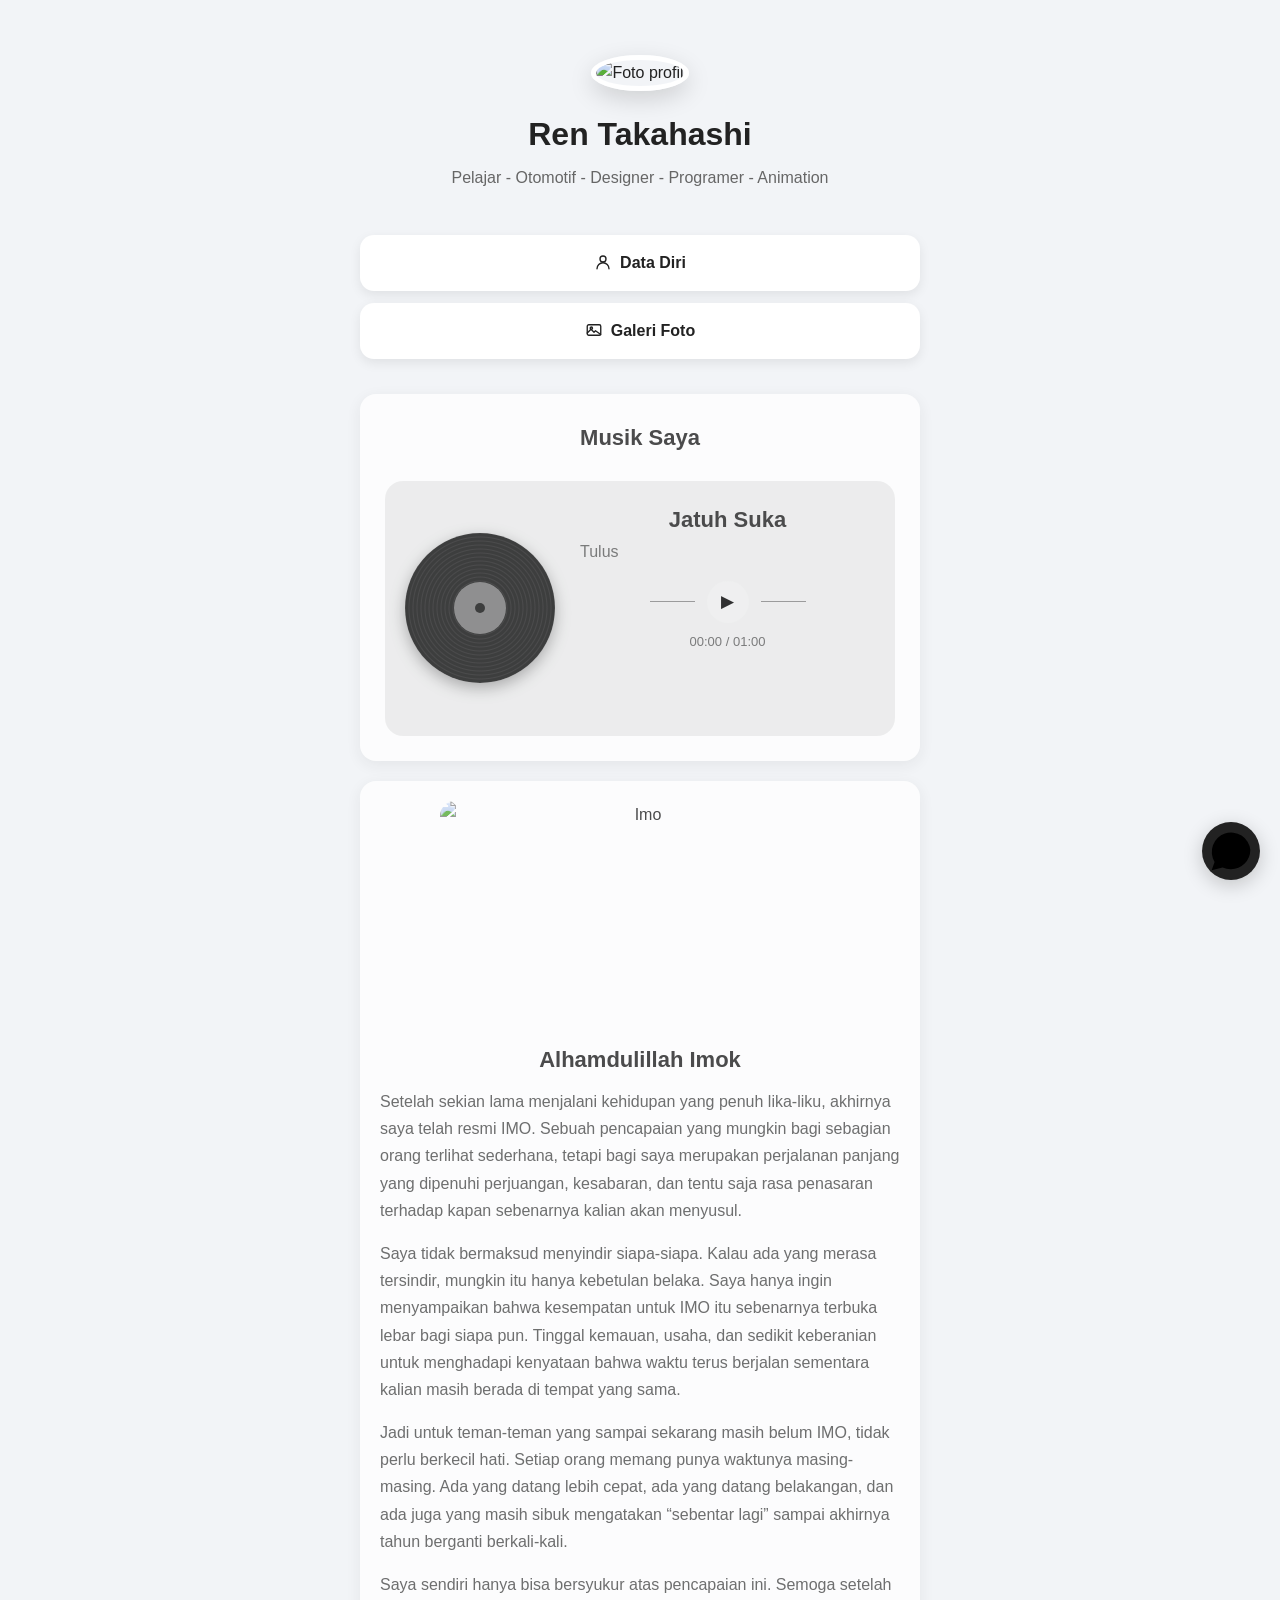
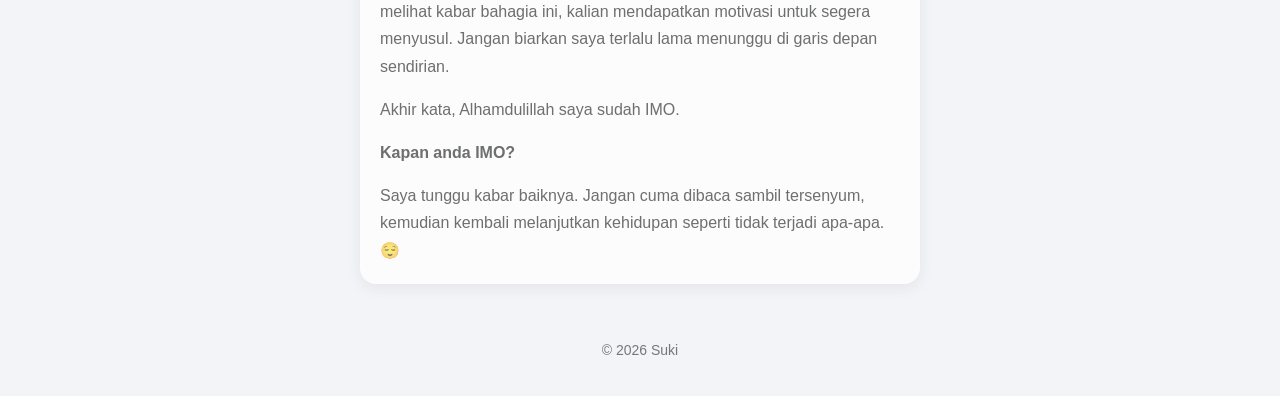
==== index.html @ f189b11a "Add files via upload" ====
<!DOCTYPE html>
<html lang="id">

<head>
    <meta charset="UTF-8">
    <meta name="viewport" content="width=device-width, initial-scale=1.0">

    <title>Profil Renn Takahashi</title>

    <link rel="stylesheet" href="style.css">
</head>

<body>

    <header class="hero">

        <img src="images/foto.jpg" alt="Foto profil" class="profile-photo">

        <h1>Ren Takahashi</h1>

        <p class="subtitle">Pelajar - Otomotif - Designer - Programer - Animation</p>

    </header>


    <main>

        <section class="menu">

            <a href="data-diri/data-diri.html" class="menu-button">

                <svg viewBox="0 0 24 24" aria-hidden="true">
                    <path d="M12 12a4 4 0 1 0 0-8 4 4 0 0 0 0 8z"></path>
                    <path d="M4 21a8 8 0 0 1 16 0"></path>
                </svg>

                <span>Data Diri</span>

            </a>


            <a href="gallery.html" class="menu-button">

                <svg viewBox="0 0 24 24" aria-hidden="true">
                    <rect x="3" y="5" width="18" height="14" rx="2"></rect>
                    <circle cx="8.5" cy="9.5" r="1.5"></circle>
                    <path d="M3 16l5-5 4 4 2-2 7 5"></path>
                </svg>

                <span>Galeri Foto</span>

            </a>

        </section>


        <section id="tentang" class="card">

    <h2>Musik Saya</h2>

    <div class="music-player">

        <div class="vinyl" id="vinyl">
            <div class="vinyl-label">
                <div class="vinyl-hole"></div>
            </div>
        </div>

        <div class="music-content">

            <h3>Jatuh Suka</h3>

            <p class="music-artist">
                Tulus
            </p>

            <div class="music-controls">

    <span class="control-line"></span>

    <button class="play-button" id="playMusic">
        ▶
    </button>

    <span class="control-line"></span>

            </div>
            
            <div class="music-time">
    <span id="currentTime">00:00</span>
    <span>/</span>
    <span id="duration">00:00</span>
            </div>

            <div class="lyrics-box">
    <p id="lyrics"></p>

    <svg id="typingCursor" class="typing-cursor" viewBox="0 0 2 20" aria-hidden="true">
        <line x1="1" y1="0" x2="1" y2="20"></line>
    </svg>
            </div>

        </div>

    </div>

    <audio id="music" preload="auto">
    <source src="jatuh-suka.mp3" type="audio/mpeg">
</audio>

        </section>
        
        <section class="card imo-card">

    <img src="images/imocuy.jpg" alt="Imo" class="imo-photo">

    <h2>Alhamdulillah Imok</h2>

    <div class="imo-caption">

    <p>
        Setelah sekian lama menjalani kehidupan yang penuh lika-liku,
        akhirnya saya telah resmi IMO. Sebuah pencapaian yang mungkin
        bagi sebagian orang terlihat sederhana, tetapi bagi saya
        merupakan perjalanan panjang yang dipenuhi perjuangan,
        kesabaran, dan tentu saja rasa penasaran terhadap kapan
        sebenarnya kalian akan menyusul.
    </p>

    <p>
        Saya tidak bermaksud menyindir siapa-siapa. Kalau ada yang
        merasa tersindir, mungkin itu hanya kebetulan belaka. Saya
        hanya ingin menyampaikan bahwa kesempatan untuk IMO itu
        sebenarnya terbuka lebar bagi siapa pun. Tinggal kemauan,
        usaha, dan sedikit keberanian untuk menghadapi kenyataan
        bahwa waktu terus berjalan sementara kalian masih berada
        di tempat yang sama.
    </p>

    <p>
        Jadi untuk teman-teman yang sampai sekarang masih belum IMO,
        tidak perlu berkecil hati. Setiap orang memang punya waktunya
        masing-masing. Ada yang datang lebih cepat, ada yang datang
        belakangan, dan ada juga yang masih sibuk mengatakan
        “sebentar lagi” sampai akhirnya tahun berganti berkali-kali.
    </p>

    <p>
        Saya sendiri hanya bisa bersyukur atas pencapaian ini.
        Semoga setelah melihat kabar bahagia ini, kalian mendapatkan
        motivasi untuk segera menyusul. Jangan biarkan saya terlalu
        lama menunggu di garis depan sendirian.
    </p>

    <p>
        Akhir kata, Alhamdulillah saya sudah IMO.
    </p>

    <p>
        <strong>Kapan anda IMO?</strong>
    </p>

    <p>
        Saya tunggu kabar baiknya. Jangan cuma dibaca sambil tersenyum,
        kemudian kembali melanjutkan kehidupan seperti tidak terjadi
        apa-apa. 😌
    </p>

</section>

    </main>


    <footer>

        <p>© 2026 Suki</p>

    </footer>


    <!-- Tombol Chat -->

    <div class="chat-button" onclick="toggleChat()" aria-label="Buka chat">

        <svg viewBox="0 0 24 24" aria-hidden="true">
            <path d="M20 11.5a8 8 0 0 1-8 8 8.7 8.7 0 0 1-3.5-.7L4 20l1.2-3.5A8 8 0 1 1 20 11.5z"></path>
            <path d="M8 11.5h.01M12 11.5h.01M16 11.5h.01"></path>
        </svg>

    </div>


    <!-- Kotak Chat -->

    <div class="chat-box" id="chatBox">

        <div class="chat-header">

            <div class="chat-title">

                <svg viewBox="0 0 24 24" aria-hidden="true">
                    <rect x="5" y="4" width="14" height="16" rx="3"></rect>
                    <circle cx="9" cy="11" r="1"></circle>
                    <circle cx="15" cy="11" r="1"></circle>
                    <path d="M9 16h6"></path>
                </svg>

                <span>Renn AI</span>

            </div>


            <button onclick="toggleChat()" aria-label="Tutup chat">

                <svg viewBox="0 0 24 24" aria-hidden="true">
                    <path d="M6 6l12 12M18 6L6 18"></path>
                </svg>

            </button>

        </div>


        <div class="chat-messages" id="chatMessages">

            <div class="bot-message">

                Halo! Aku Renn AI.<br>
                Ada yang ingin kamu ketahui?

            </div>

        </div>


        <div class="chat-input">

            <input
                type="text"
                id="userInput"
                placeholder="Tulis pesan..."
                onkeydown="if(event.key === 'Enter') sendMessage()"
            >

            <button onclick="sendMessage()" aria-label="Kirim pesan">

                <svg viewBox="0 0 24 24" aria-hidden="true">
                    <path d="M3 20L21 12 3 4l3 7 9 1-9 1-3 7z"></path>
                </svg>

            </button>

        </div>

    </div>


    <script src="script.js"></script>

</body>
</html>
---- style.css ----
/* =========================================================
   STYLE
========================================================= */

* {
    margin: 0;
    padding: 0;
    box-sizing: border-box;
}

html {
    scroll-behavior: smooth;
}

body {
    font-family: Arial, sans-serif;
    background: #f2f4f7;
    color: #222;
    line-height: 1.6;
}


/* =========================================================
   1. STYLE
========================================================= */


/* =========================
   HEADER
========================= */

.hero {
    text-align: center;
    padding: 55px 20px 35px;
}

.profile-photo {
    width: 150px;
    height: 150px;
    object-fit: cover;
    border-radius: 50%;
    border: 5px solid white;
    box-shadow: 0 8px 25px rgba(0, 0, 0, 0.15);
    margin-bottom: 18px;
}

.hero h1 {
    font-size: 32px;
    margin-bottom: 5px;
}

.subtitle {
    color: #666;
    font-size: 16px;
}


/* =========================
   MENU
========================= */

.menu {
    max-width: 600px;
    margin: 10px auto 35px;
    padding: 0 20px;

    display: flex;
    flex-direction: column;
    gap: 12px;
}

.menu-button {
    display: block;
    text-decoration: none;
    text-align: center;

    background: white;
    color: #222;

    padding: 15px;
    border-radius: 14px;

    font-weight: bold;

    box-shadow: 0 4px 12px rgba(0, 0, 0, 0.08);

    transition: 0.2s;
}

.menu-button:hover {
    transform: translateY(-3px);
    box-shadow: 0 8px 18px rgba(0, 0, 0, 0.12);
}

/* =========================
   Menu SVG
========================= */

.menu-button svg {
    transform: translateY(-1px);
}

.menu-button {
    display: flex;
    align-items: center;
    justify-content: center;
    gap: 8px;
}

.menu-button svg {
    width: 18px;
    height: 18px;
    display: block;
    flex-shrink: 0;
    fill: none;
    stroke: currentColor;
    stroke-width: 1.8;
    stroke-linecap: round;
    stroke-linejoin: round;
}

.chat-title {
    display: flex;
    align-items: center;
    gap: 8px;
}


.chat-title svg {
    width: 20px;
    height: 20px;
    fill: none;
    stroke: currentColor;
    stroke-width: 1.8;
    stroke-linecap: round;
    stroke-linejoin: round;
}


.chat-header button {
    border: none;
    background: transparent;
    padding: 4px;
    cursor: pointer;
    color: inherit;
    display: flex;
    align-items: center;
    justify-content: center;
}


.chat-header button svg {
    width: 20px;
    height: 20px;
    fill: none;
    stroke: currentColor;
    stroke-width: 2;
    stroke-linecap: round;
}


.chat-input button svg {
    width: 19px;
    height: 19px;
    fill: none;
    stroke: currentColor;
    stroke-width: 1.8;
    stroke-linecap: round;
    stroke-linejoin: round;
}

.back-button {
    display: inline-flex;
    align-items: center;
    gap: 6px;
}

.back-button svg {
    width: 15px;
    height: 15px;
    fill: none;
    stroke: currentColor;
    stroke-width: 2;
    stroke-linecap: round;
    stroke-linejoin: round;
    transform: translateY(2px);
}

/* =========================
   CONTENT / CARD
========================= */

main {
    max-width: 600px;
    margin: auto;
}

.card {
    margin: 0;
    line-height: 1.6;
    text-align: center;
    opacity: 0.8;
}

.card {
    text-align: left;
    line-height: 1.7;
}

.card p {
    margin: 0 0 16px;
    text-align: left;
}

.card p:last-child {
    margin-bottom: 0;
}

.card {
    position: relative;

    background: white;

    margin: 20px;
    padding: 25px;

    border-radius: 16px;

    box-shadow: 0 4px 15px rgba(0, 0, 0, 0.07);

    transition: 0.2s;

    text-align: center;
}

.card h2 {
    font-size: 22px;
    margin-bottom: 25px;
}

.card:hover {
    transform: translateY(-2px);
    box-shadow: 0 8px 20px rgba(0, 0, 0, 0.10);
}

.card p {
    margin-bottom: 8px;
}


/* =========================
   FOOTER
========================= */

footer {
    text-align: center;

    padding: 35px 20px;

    color: #777;

    font-size: 14px;
}


/* =========================================================
   2. DATA DIRI
========================================================= */

/* =========================
   PAGE HEADER
========================= */

.page-header {
    text-align: center;
    padding: 30px 20px;
}

.page-header h1 {
    font-size: 30px;
    margin-bottom: 5px;
}

.page-header p {
    color: #777;
}

/* =========================
   SOCIAL MEDIA
========================= */

.social-links {
    display: flex;
    justify-content: center;
    gap: 30px;
    margin-top: 25px;
}

.social-item {
    display: flex;
    flex-direction: column;
    align-items: center;
    text-decoration: none;
    color: inherit;
    gap: 10px;
}

.social-item img {
    width: 60px !important;
    height: 60px !important;
    object-fit: contain;
}

.social-item span {
    font-size: 16px;
}


/* =========================
   TOMBOL KEMBALI
========================= */

.back-button {
    display: inline-block;

    text-decoration: none;
    color: #222;

    background: white;

    padding: 10px 18px;

    border-radius: 10px;

    margin-bottom: 20px;

    box-shadow: 0 3px 10px rgba(0, 0, 0, 0.08);
}

.page-header {
    position: relative;
}

.page-header .back-button {
    display: block;
    width: fit-content;
    margin-left: -15px;
    margin-right: auto;
}

.page-header .back-button {
    font-size: 14px;
    padding: 6px 10px;
}

/* =========================================================
   3. GALLERY
========================================================= */


/* =========================
   GRID FOTO
========================= */

.gallery {
    max-width: 700px;

    margin: auto;

    padding: 10px 20px 30px;

    display: grid;

    grid-template-columns: repeat(2, 1fr);

    gap: 15px;
}

.gallery img {
    width: 100%;

    aspect-ratio: 1 / 1;

    object-fit: cover;

    border-radius: 14px;

    box-shadow: 0 4px 12px rgba(0, 0, 0, 0.10);

    transition: 0.2s;
}

.gallery img:hover {
    transform: scale(1.02);
}

/* =========================
   IMAGE PREVIEW
========================= */

.gallery-image {
    cursor: pointer;
}

.image-preview {
    position: fixed;
    inset: 0;

    background: rgba(0, 0, 0, 0.85);

    display: none;
    align-items: center;
    justify-content: center;

    padding: 20px;
    box-sizing: border-box;

    z-index: 9999;
}

.image-preview.show {
    display: flex;
}

.image-preview img {
    max-width: 95vw;
    max-height: 95vh;

    width: auto;
    height: auto;

    object-fit: contain;

    border-radius: 8px;
}

.close-preview {
    position: absolute;

    top: 15px;
    right: 20px;

    width: 40px;
    height: 40px;

    border: none;

    background: rgba(255, 255, 255, 0.15);

    color: white;

    font-size: 30px;

    border-radius: 50%;

    cursor: pointer;

    display: flex;
    align-items: center;
    justify-content: center;
}

/* =========================================================
   4. BIODATA
========================================================= */


/* Tempat CSS Biodata */


/* =========================================================
   5. PENDIDIKAN
========================================================= */


/* Tempat CSS Pendidikan */


/* =========================================================
   6. DOMISILI
========================================================= */


/* =========================
   FOTO DOMISILI
========================= */

.domisili-image {
    display: block;

    width: 100%;
    max-width: 100%;
    height: 250px;

    object-fit: cover;

    border-radius: 12px;

    margin: 0 auto 20px;

    box-shadow: 0 4px 12px rgba(0, 0, 0, 0.10);
}


/* =========================
   GOOGLE MAPS
========================= */

.map-link {
    display: block;

    margin-top: 20px;

    text-decoration: none;
}

.map-link iframe {
    display: block;

    width: 100%;
    height: 250px;

    border: 0;

    border-radius: 12px;
}


/* =========================================================
   7. KEAHLIAN
========================================================= */


/* Tempat CSS Keahlian */


/* =========================================================
   8. KONTAK
========================================================= */


/* Tempat CSS Kontak */


/* =========================================================
   AI CHATBOT
========================================================= */

.chat-button {
    position: fixed;

    right: 20px;
    bottom: 20px;

    width: 58px;
    height: 58px;

    display: flex;
    align-items: center;
    justify-content: center;

    background: #222;
    color: white;

    border-radius: 50%;

    font-size: 24px;

    cursor: pointer;

    box-shadow: 0 5px 20px rgba(0, 0, 0, 0.2);

    z-index: 1000;

    transition: 0.2s;
}

.chat-button:hover {
    transform: scale(1.08);
}


/* =========================
   CHAT BOX
========================= */

.chat-box {
    position: fixed;

    right: 20px;
    bottom: 90px;

    width: 330px;
    max-width: calc(100% - 40px);

    height: 450px;

    background: white;

    border-radius: 18px;

    box-shadow: 0 10px 35px rgba(0, 0, 0, 0.18);

    overflow: hidden;

    display: none;

    flex-direction: column;

    z-index: 999;
}

.chat-box.show {
    display: flex;
}

/* =========================
   CHAT HEADER
========================= */

.chat-header {
    background: #222;
    color: white;

    padding: 16px;

    font-weight: bold;

    display: flex;
    justify-content: space-between;
}

.chat-header span {
    cursor: pointer;
    font-size: 20px;
}


/* =========================
   CHAT MESSAGES
========================= */

.chat-messages {
    flex: 1;

    padding: 15px;

    overflow-y: auto;

    display: flex;
    flex-direction: column;

    gap: 10px;
}

.bot-message,
.user-message {
    max-width: 80%;

    padding: 10px 13px;

    border-radius: 12px;

    font-size: 14px;
}

.bot-message {
    background: #f0f0f0;
    align-self: flex-start;
}

.user-message {
    background: #222;
    color: white;
    align-self: flex-end;
}


/* =========================
   CHAT INPUT
========================= */

.chat-input {
    display: flex;

    padding: 10px;

    border-top: 1px solid #eee;

    gap: 8px;
}

.chat-input input {
    flex: 1;

    border: 1px solid #ddd;

    border-radius: 10px;

    padding: 10px;

    outline: none;
}

.chat-input button {
    width: 42px;

    border: none;

    border-radius: 10px;

    background: #222;

    color: white;

    cursor: pointer;
}

/* =========================
   MUSIC PLAYER
========================= */

.music-player {
    display: flex;
    align-items: center;
    justify-content: center;
    gap: 25px;
    margin-top: 20px;
    padding: 20px;
    border-radius: 18px;
    background: rgba(0, 0, 0, 0.08);
}

/* Piringan hitam */

.vinyl {
    width: 150px;
    height: 150px;
    min-width: 150px;
    border-radius: 50%;
    position: relative;

    background:
        repeating-radial-gradient(
            circle,
            #111 0px,
            #111 2px,
            #222 3px,
            #111 4px
        );

    box-shadow:
        0 5px 15px rgba(0, 0, 0, 0.35);
}

/* Lubang/tengah piringan */

.vinyl-label {
    position: absolute;
    width: 52px;
    height: 52px;
    border-radius: 50%;

    top: 50%;
    left: 50%;

    transform: translate(-50%, -50%);

    background: #777;
}

/* Lubang kecil di tengah */

.vinyl-hole {
    position: absolute;

    width: 10px;
    height: 10px;

    border-radius: 50%;

    background: #111;

    top: 50%;
    left: 50%;

    transform: translate(-50%, -50%);
}

/* Animasi berputar */

.vinyl.playing {
    animation: spinVinyl 2.5s linear infinite;
}

@keyframes spinVinyl {

    from {
        transform: rotate(0deg);
    }

    to {
        transform: rotate(360deg);
    }

}


/* Informasi musik */

.music-content {
    flex: 1;
}

.music-content h3 {
    margin: 0;
    font-size: 22px;
}

.music-artist {
    margin: 5px 0 15px;
    opacity: 0.7;
}


/* Tombol play */

.play-button {
    width: 42px;
    height: 42px;

    border: none;
    border-radius: 50%;

    cursor: pointer;

    font-size: 17px;
}


/* Kotak lirik */

.lyrics-box {
    margin-top: 18px;
    min-height: 45px;
}

.lyrics-box p {
    margin: 0;
    line-height: 1.6;
}


/* Tampilan HP */

@media (max-width: 600px) {

    .music-player {
        flex-direction: column;
        text-align: center;
    }

    .vinyl {
        width: 130px;
        height: 130px;
        min-width: 130px;
    }

    .music-content {
        width: 100%;
    }

}

/* =========================
   MUSIC CURSOR 
========================= */

.lyrics-box {
    min-height: 45px;

    display: flex;
    align-items: center;
    justify-content: center;

    text-align: center;
}

.lyrics-box p {
    margin: 0;
    line-height: 1.6;
}

.typing-cursor {
    width: 2px;
    height: 20px;

    margin-left: 4px;

    fill: none;
    stroke: currentColor;
    stroke-width: 2;

    opacity: 0;

    animation: blinkCursor 0.8s infinite;
}

.typing-cursor.show {
    opacity: 1;
}

@keyframes blinkCursor {

    0%, 50% {
        opacity: 1;
    }

    51%, 100% {
        opacity: 0;
    }

}

/* =========================
   MUSIC TIME 
========================= */

.music-time {
    margin-top: 8px;
    font-size: 13px;
    opacity: 0.7;
    text-align: center;
}

/* =========================
   MUSIC CONTROL 
========================= */

.music-controls {
    display: flex;
    align-items: center;
    justify-content: center;
    gap: 12px;
    margin-top: 15px;
}

.control-line {
    width: 45px;
    height: 1px;
    background: currentColor;
    opacity: 0.5;
}

.play-button {
    width: 42px;
    height: 42px;

    border: none;
    border-radius: 50%;

    cursor: pointer;

    font-size: 17px;

    display: flex;
    align-items: center;
    justify-content: center;
}

/* =========================
   FLASHCARD IMO
========================= */

.imo-card {
    text-align: center;
    margin-top: 20px;
    padding: 20px;
    box-sizing: border-box;
    overflow: hidden;
}

.imo-photo {
    width: 100%;
    max-width: 400px;
    aspect-ratio: 16 / 9;
    height: auto;

    object-fit: cover;

    display: block;
    margin: 0 auto 15px;

    border-radius: 15px;
}

.imo-card h2 {
    margin: 0 0 10px;
    font-size: 22px;
}

.imo-caption {
    margin: 0;
    line-height: 1.6;
    text-align: center;
    opacity: 0.8;
}

.imo-caption {
    text-align: left;
    line-height: 1.7;
}

.imo-caption p {
    margin: 0 0 16px;
    text-align: left;
}

.imo-caption p:last-child {
    margin-bottom: 0;
}
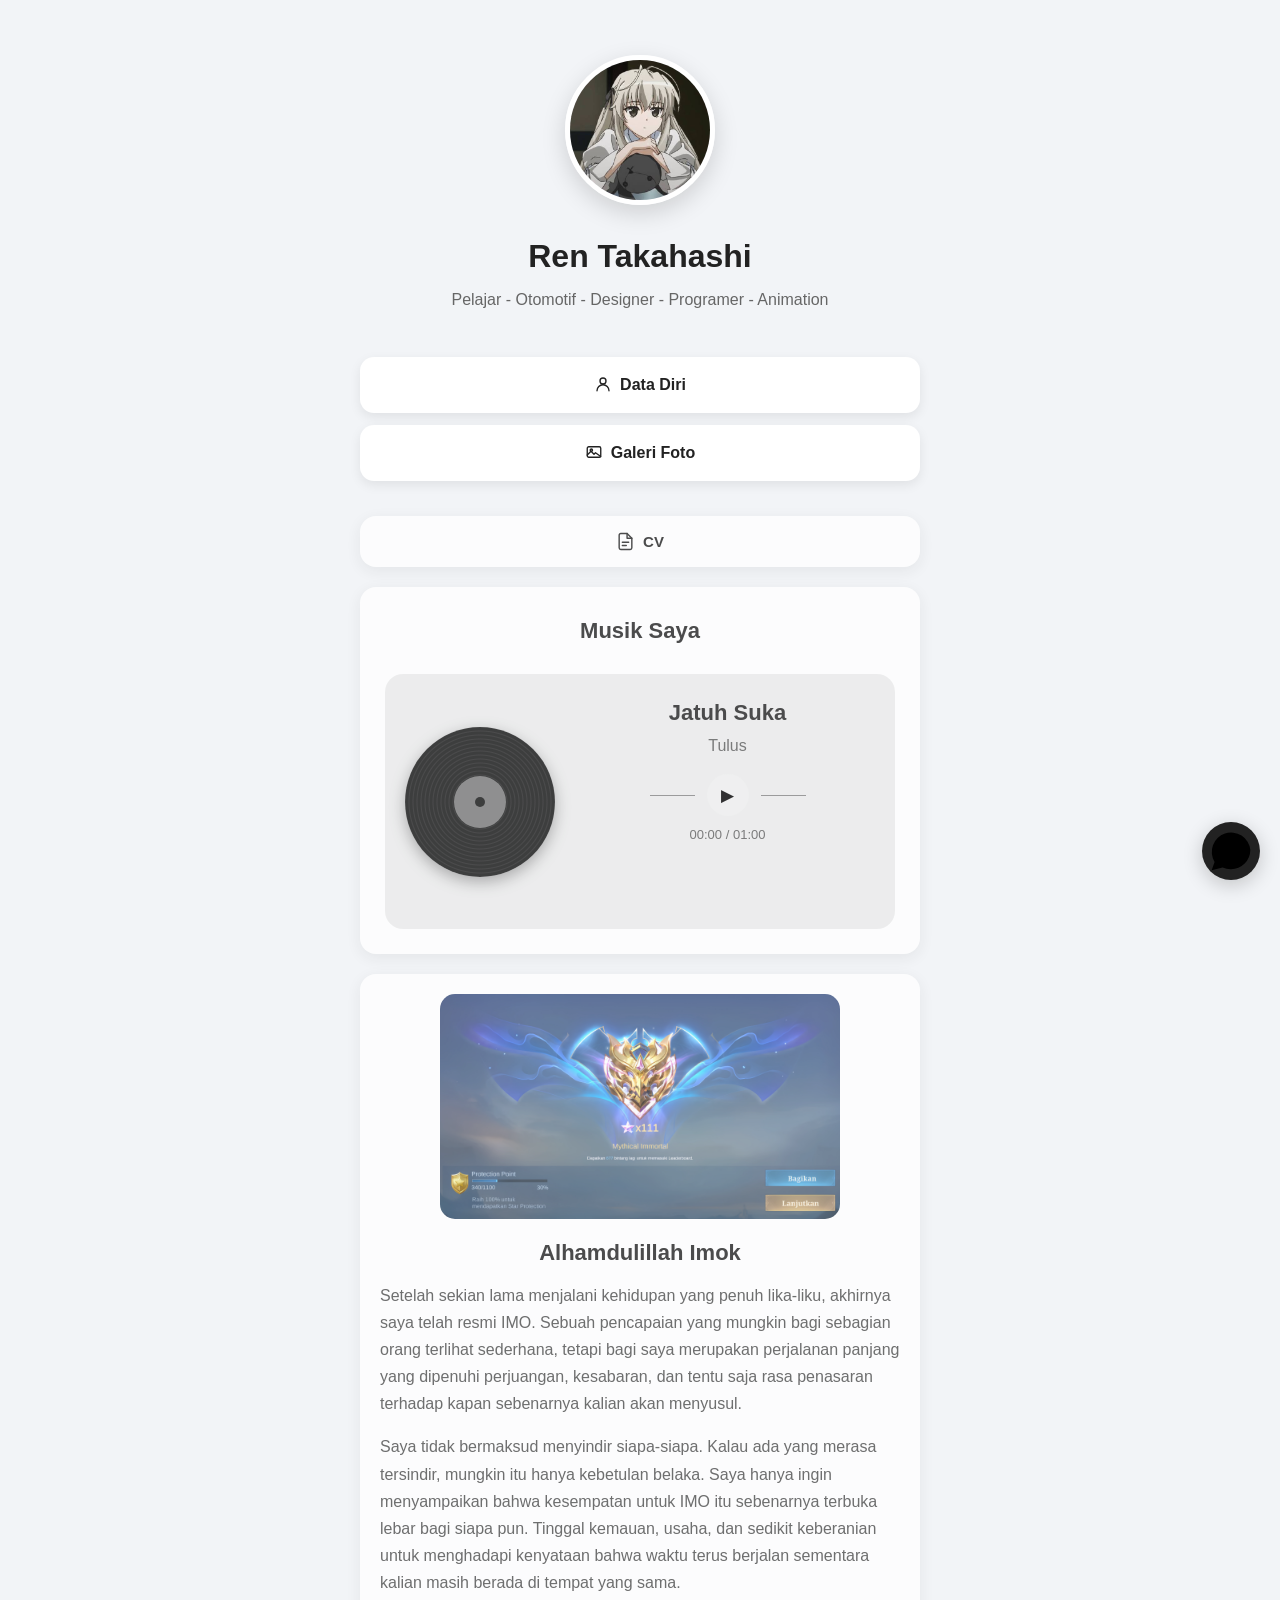
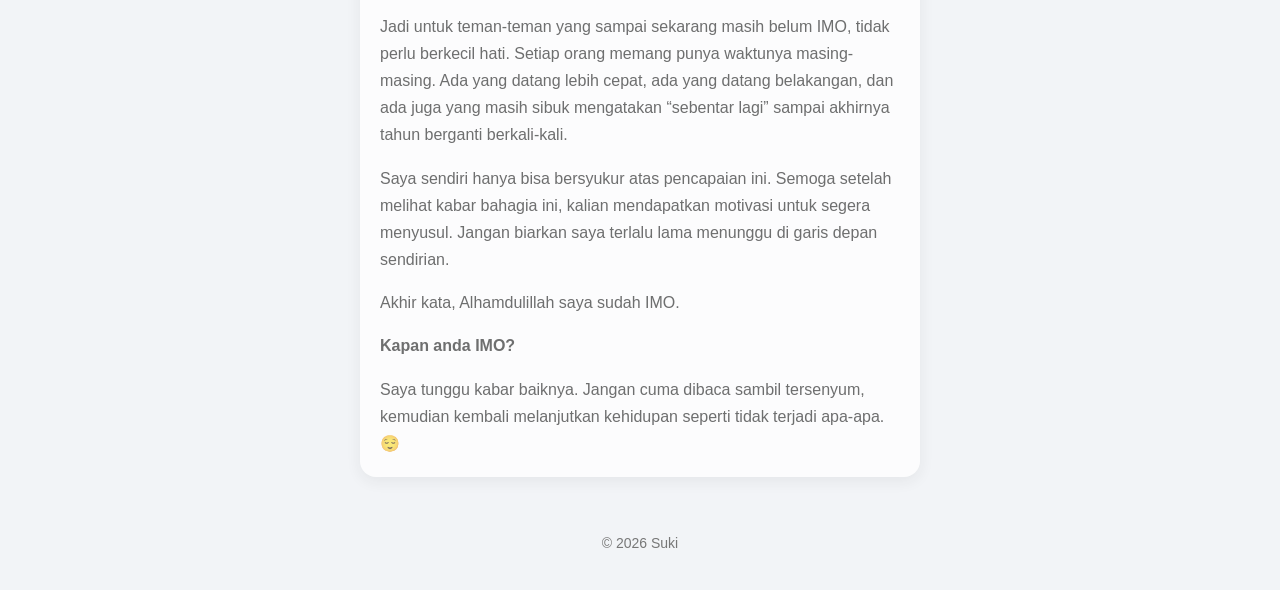
==== commit 9880493f: "Add CV section and improve chat button layout" ====
--- a/index.html
+++ b/index.html
@@ -54,119 +54,177 @@
         </section>
 
 
+        <!-- CV -->
+
+        <section class="card cv-card">
+
+            <a href="images/cv.jpg" class="cv-button">
+
+                <svg viewBox="0 0 24 24" aria-hidden="true">
+                    <path d="M14 2H6a2 2 0 0 0-2 2v16a2 2 0 0 0 2 2h12a2 2 0 0 0 2-2V8z"></path>
+                    <path d="M14 2v6h6"></path>
+                    <path d="M8 13h8"></path>
+                    <path d="M8 17h5"></path>
+                </svg>
+
+                <span>CV</span>
+
+            </a>
+
+        </section>
+
+
+        <!-- Musik -->
+
         <section id="tentang" class="card">
 
-    <h2>Musik Saya</h2>
-
-    <div class="music-player">
-
-        <div class="vinyl" id="vinyl">
-            <div class="vinyl-label">
-                <div class="vinyl-hole"></div>
+            <h2>Musik Saya</h2>
+
+            <div class="music-player">
+
+                <div class="vinyl" id="vinyl">
+
+                    <div class="vinyl-label">
+                        <div class="vinyl-hole"></div>
+                    </div>
+
+                </div>
+
+
+                <div class="music-content">
+
+                    <h3>Jatuh Suka</h3>
+
+                    <p class="music-artist">
+                        Tulus
+                    </p>
+
+
+                    <div class="music-controls">
+
+                        <span class="control-line"></span>
+
+                        <button class="play-button" id="playMusic">
+                            ▶
+                        </button>
+
+                        <span class="control-line"></span>
+
+                    </div>
+
+
+                    <div class="music-time">
+
+                        <span id="currentTime">00:00</span>
+
+                        <span>/</span>
+
+                        <span id="duration">00:00</span>
+
+                    </div>
+
+
+                    <div class="lyrics-box">
+
+                        <p id="lyrics"></p>
+
+                        <svg
+                            id="typingCursor"
+                            class="typing-cursor"
+                            viewBox="0 0 2 20"
+                            aria-hidden="true"
+                        >
+                            <line x1="1" y1="0" x2="1" y2="20"></line>
+                        </svg>
+
+                    </div>
+
+                </div>
+
             </div>
-        </div>
-
-        <div class="music-content">
-
-            <h3>Jatuh Suka</h3>
-
-            <p class="music-artist">
-                Tulus
-            </p>
-
-            <div class="music-controls">
-
-    <span class="control-line"></span>
-
-    <button class="play-button" id="playMusic">
-        ▶
-    </button>
-
-    <span class="control-line"></span>
+
+
+            <audio id="music" preload="auto">
+
+                <source src="jatuh-suka.mp3" type="audio/mpeg">
+
+            </audio>
+
+        </section>
+
+
+        <!-- IMO -->
+
+        <section class="card imo-card">
+
+            <img
+                src="images/imocuy.jpg"
+                alt="Imo"
+                class="imo-photo"
+            >
+
+            <h2>Alhamdulillah Imok</h2>
+
+
+            <div class="imo-caption">
+
+                <p>
+                    Setelah sekian lama menjalani kehidupan yang penuh lika-liku,
+                    akhirnya saya telah resmi IMO. Sebuah pencapaian yang mungkin
+                    bagi sebagian orang terlihat sederhana, tetapi bagi saya
+                    merupakan perjalanan panjang yang dipenuhi perjuangan,
+                    kesabaran, dan tentu saja rasa penasaran terhadap kapan
+                    sebenarnya kalian akan menyusul.
+                </p>
+
+
+                <p>
+                    Saya tidak bermaksud menyindir siapa-siapa. Kalau ada yang
+                    merasa tersindir, mungkin itu hanya kebetulan belaka. Saya
+                    hanya ingin menyampaikan bahwa kesempatan untuk IMO itu
+                    sebenarnya terbuka lebar bagi siapa pun. Tinggal kemauan,
+                    usaha, dan sedikit keberanian untuk menghadapi kenyataan
+                    bahwa waktu terus berjalan sementara kalian masih berada
+                    di tempat yang sama.
+                </p>
+
+
+                <p>
+                    Jadi untuk teman-teman yang sampai sekarang masih belum IMO,
+                    tidak perlu berkecil hati. Setiap orang memang punya waktunya
+                    masing-masing. Ada yang datang lebih cepat, ada yang datang
+                    belakangan, dan ada juga yang masih sibuk mengatakan
+                    “sebentar lagi” sampai akhirnya tahun berganti berkali-kali.
+                </p>
+
+
+                <p>
+                    Saya sendiri hanya bisa bersyukur atas pencapaian ini.
+                    Semoga setelah melihat kabar bahagia ini, kalian mendapatkan
+                    motivasi untuk segera menyusul. Jangan biarkan saya terlalu
+                    lama menunggu di garis depan sendirian.
+                </p>
+
+
+                <p>
+                    Akhir kata, Alhamdulillah saya sudah IMO.
+                </p>
+
+
+                <p>
+                    <strong>Kapan anda IMO?</strong>
+                </p>
+
+
+                <p>
+                    Saya tunggu kabar baiknya. Jangan cuma dibaca sambil tersenyum,
+                    kemudian kembali melanjutkan kehidupan seperti tidak terjadi
+                    apa-apa. 😌
+                </p>
 
             </div>
-            
-            <div class="music-time">
-    <span id="currentTime">00:00</span>
-    <span>/</span>
-    <span id="duration">00:00</span>
-            </div>
-
-            <div class="lyrics-box">
-    <p id="lyrics"></p>
-
-    <svg id="typingCursor" class="typing-cursor" viewBox="0 0 2 20" aria-hidden="true">
-        <line x1="1" y1="0" x2="1" y2="20"></line>
-    </svg>
-            </div>
-
-        </div>
-
-    </div>
-
-    <audio id="music" preload="auto">
-    <source src="jatuh-suka.mp3" type="audio/mpeg">
-</audio>
 
         </section>
-        
-        <section class="card imo-card">
-
-    <img src="images/imocuy.jpg" alt="Imo" class="imo-photo">
-
-    <h2>Alhamdulillah Imok</h2>
-
-    <div class="imo-caption">
-
-    <p>
-        Setelah sekian lama menjalani kehidupan yang penuh lika-liku,
-        akhirnya saya telah resmi IMO. Sebuah pencapaian yang mungkin
-        bagi sebagian orang terlihat sederhana, tetapi bagi saya
-        merupakan perjalanan panjang yang dipenuhi perjuangan,
-        kesabaran, dan tentu saja rasa penasaran terhadap kapan
-        sebenarnya kalian akan menyusul.
-    </p>
-
-    <p>
-        Saya tidak bermaksud menyindir siapa-siapa. Kalau ada yang
-        merasa tersindir, mungkin itu hanya kebetulan belaka. Saya
-        hanya ingin menyampaikan bahwa kesempatan untuk IMO itu
-        sebenarnya terbuka lebar bagi siapa pun. Tinggal kemauan,
-        usaha, dan sedikit keberanian untuk menghadapi kenyataan
-        bahwa waktu terus berjalan sementara kalian masih berada
-        di tempat yang sama.
-    </p>
-
-    <p>
-        Jadi untuk teman-teman yang sampai sekarang masih belum IMO,
-        tidak perlu berkecil hati. Setiap orang memang punya waktunya
-        masing-masing. Ada yang datang lebih cepat, ada yang datang
-        belakangan, dan ada juga yang masih sibuk mengatakan
-        “sebentar lagi” sampai akhirnya tahun berganti berkali-kali.
-    </p>
-
-    <p>
-        Saya sendiri hanya bisa bersyukur atas pencapaian ini.
-        Semoga setelah melihat kabar bahagia ini, kalian mendapatkan
-        motivasi untuk segera menyusul. Jangan biarkan saya terlalu
-        lama menunggu di garis depan sendirian.
-    </p>
-
-    <p>
-        Akhir kata, Alhamdulillah saya sudah IMO.
-    </p>
-
-    <p>
-        <strong>Kapan anda IMO?</strong>
-    </p>
-
-    <p>
-        Saya tunggu kabar baiknya. Jangan cuma dibaca sambil tersenyum,
-        kemudian kembali melanjutkan kehidupan seperti tidak terjadi
-        apa-apa. 😌
-    </p>
-
-</section>
 
     </main>
 
@@ -180,7 +238,11 @@
 
     <!-- Tombol Chat -->
 
-    <div class="chat-button" onclick="toggleChat()" aria-label="Buka chat">
+    <div
+        class="chat-button"
+        onclick="toggleChat()"
+        aria-label="Buka chat"
+    >
 
         <svg viewBox="0 0 24 24" aria-hidden="true">
             <path d="M20 11.5a8 8 0 0 1-8 8 8.7 8.7 0 0 1-3.5-.7L4 20l1.2-3.5A8 8 0 1 1 20 11.5z"></path>
@@ -210,7 +272,10 @@
             </div>
 
 
-            <button onclick="toggleChat()" aria-label="Tutup chat">
+            <button
+                onclick="toggleChat()"
+                aria-label="Tutup chat"
+            >
 
                 <svg viewBox="0 0 24 24" aria-hidden="true">
                     <path d="M6 6l12 12M18 6L6 18"></path>
@@ -242,7 +307,10 @@
                 onkeydown="if(event.key === 'Enter') sendMessage()"
             >
 
-            <button onclick="sendMessage()" aria-label="Kirim pesan">
+            <button
+                onclick="sendMessage()"
+                aria-label="Kirim pesan"
+            >
 
                 <svg viewBox="0 0 24 24" aria-hidden="true">
                     <path d="M3 20L21 12 3 4l3 7 9 1-9 1-3 7z"></path>
@@ -258,4 +326,5 @@
     <script src="script.js"></script>
 
 </body>
-</html>+
+                            </html>
--- a/style.css
+++ b/style.css
@@ -354,9 +354,58 @@
 }
 
 /* =========================================================
-   3. GALLERY
+   3. GALLERY FOTO
 ========================================================= */
 
+.cv-card {
+    padding: 1px 15px;
+    margin-top: 0;
+    text-align: center;
+}
+
+.cv-button {
+    display: flex;
+    align-items: center;
+    justify-content: center;
+    gap: 8px;
+
+    width: 100%;
+    box-sizing: border-box;
+
+    padding: 12px 18px;
+
+    border-radius: 10px;
+    border: none;
+
+    background: transparent;
+    color: inherit;
+
+    text-decoration: none;
+
+    font-size: 15px;
+    font-weight: 700;
+
+    cursor: pointer;
+
+    transition: 0.2s ease;
+}
+
+.cv-button:hover {
+    transform: translateY(-1px);
+}
+
+.cv-button svg {
+    width: 19px;
+    height: 19px;
+
+    fill: none;
+    stroke: currentColor;
+    stroke-width: 1.8;
+    stroke-linecap: round;
+    stroke-linejoin: round;
+
+    flex-shrink: 0;
+}
 
 /* =========================
    GRID FOTO
@@ -1018,4 +1067,16 @@
 
 .imo-caption p:last-child {
     margin-bottom: 0;
-}+}
+
+.music-content h3 {
+    margin: 0;
+    font-size: 22px;
+    text-align: center;
+}
+
+.music-artist {
+    margin: 5px 0 15px;
+    opacity: 0.7;
+    text-align: center !important;
+}
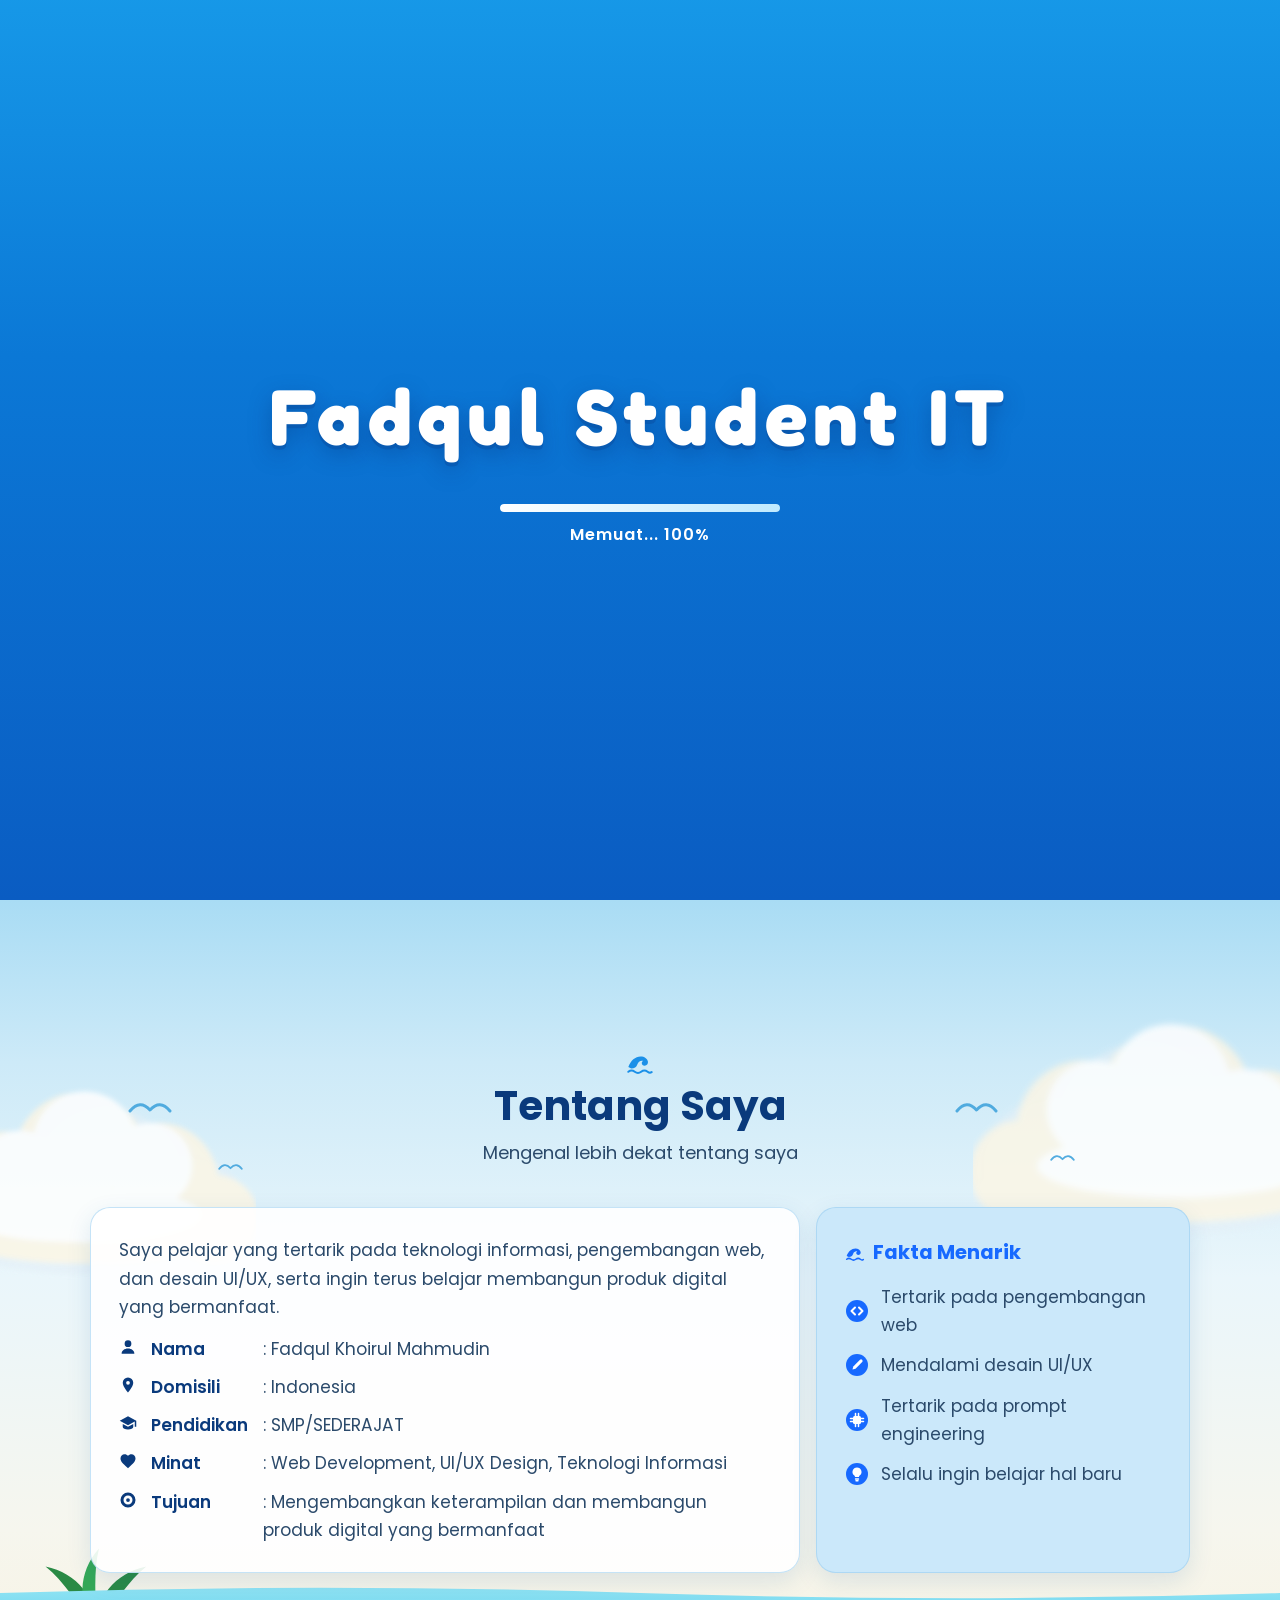
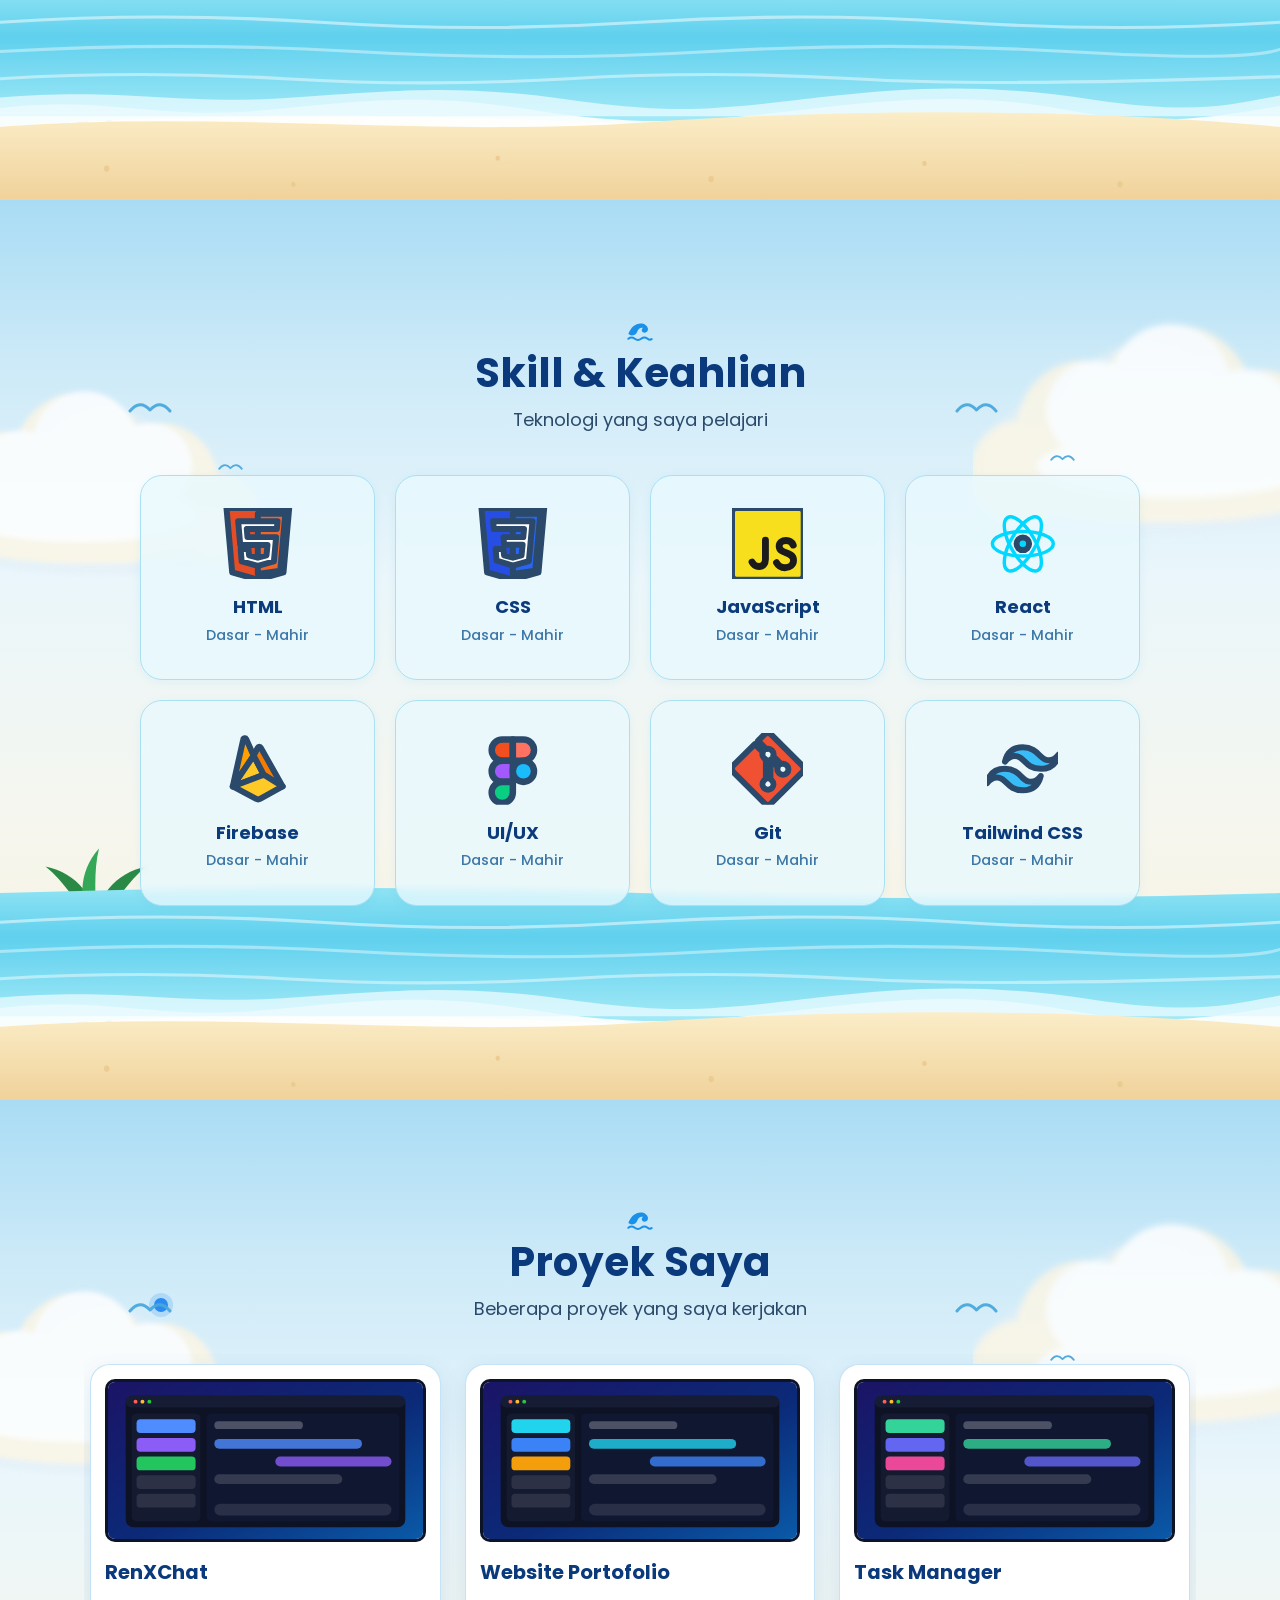
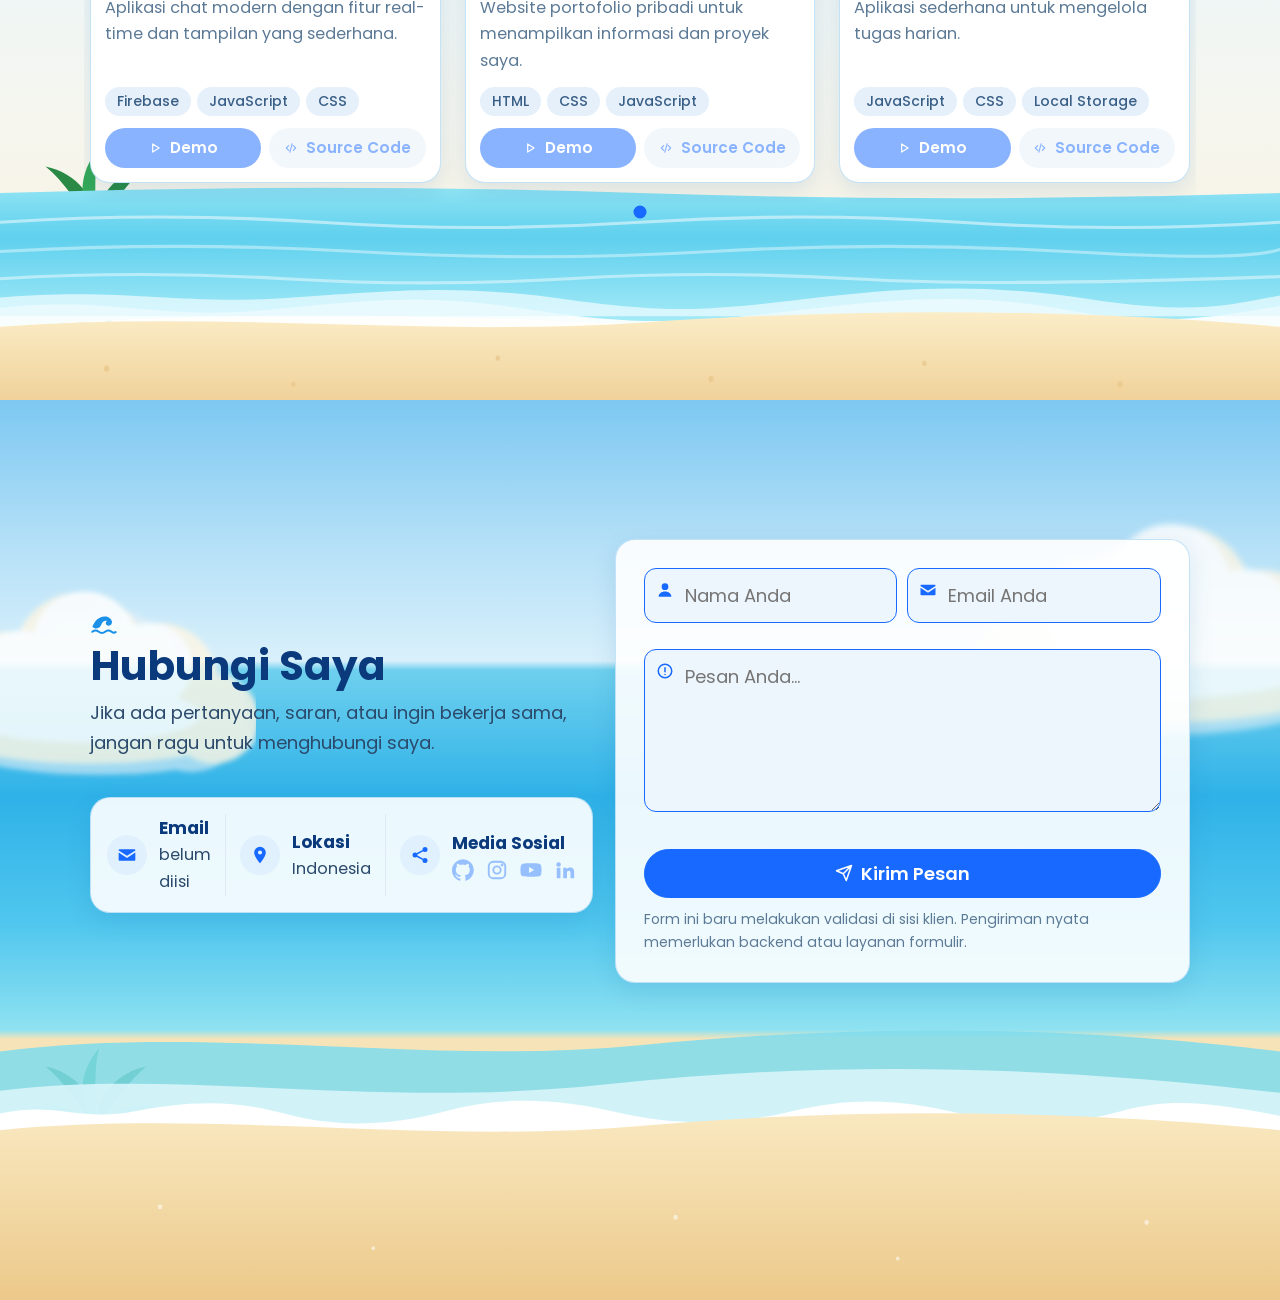
==== commit 0f388919: "update 2026-10-18 09:41:58" ====
--- a/index.html
+++ b/index.html
@@ -3,328 +3,1071 @@
 
 <head>
     <meta charset="UTF-8">
-    <meta name="viewport" content="width=device-width, initial-scale=1.0">
-
-    <title>Profil Renn Takahashi</title>
+
+    <!-- Tandai JS aktif (untuk animasi muncul) -->
+    <script>document.documentElement.classList.add('js');</script>
+
+    <!-- Cegah mode gelap otomatis dari browser -->
+    <meta name="color-scheme" content="light">
+
+    <meta
+        name="viewport"
+        content="width=device-width, initial-scale=1, maximum-scale=1, user-scalable=no, viewport-fit=cover"
+    >
+
+    <title>Fadqul Student IT - Portofolio</title>
+
+    <meta
+        name="description"
+        content="Portofolio Fadqul Student IT: pelajar yang tertarik pada teknologi informasi, pengembangan web, dan desain UI/UX."
+    >
+
+    <!-- FONT: Fredoka (judul) dan Poppins (teks) -->
+    <link rel="preconnect" href="https://fonts.googleapis.com">
+
+    <link
+        rel="preconnect"
+        href="https://fonts.gstatic.com"
+        crossorigin
+    >
+
+    <link
+        rel="stylesheet"
+        href="https://fonts.googleapis.com/css2?family=Fredoka:wght@500;600;700&family=Poppins:wght@400;500;600;700&display=swap"
+    >
 
     <link rel="stylesheet" href="style.css">
 </head>
 
 <body>
 
-    <header class="hero">
-
-        <img src="images/foto.jpg" alt="Foto profil" class="profile-photo">
-
-        <h1>Ren Takahashi</h1>
-
-        <p class="subtitle">Pelajar - Otomotif - Designer - Programer - Animation</p>
+    <!-- ========================================
+         SPRITE IKON SVG
+         Dipakai lewat <use href="#id-ikon" />
+         ======================================== -->
+
+    <svg
+        width="0"
+        height="0"
+        style="position:absolute"
+        aria-hidden="true"
+        focusable="false"
+    >
+        <defs>
+            <symbol id="i-wave" viewBox="0 0 24 24">
+                <path d="M2 16c2.5-4 5-4 7.5 0s5 4 7.5 0 3-3 5-2M3 9.5c2.5-4 5-4 7.5 0s5 4 7.5 0"/>
+            </symbol>
+            <symbol id="i-moon" viewBox="0 0 24 24">
+                <path d="M20 14.5A8 8 0 0 1 9.5 4 8 8 0 1 0 20 14.5z"/>
+            </symbol>
+            <symbol id="i-sun" viewBox="0 0 24 24">
+                <circle cx="12" cy="12" r="4"/>
+                <path d="M12 2v2M12 20v2M2 12h2M20 12h2M4.9 4.9l1.4 1.4M17.7 17.7l1.4 1.4M4.9 19.1l1.4-1.4M17.7 6.3l1.4-1.4"/>
+            </symbol>
+            <symbol id="i-menu" viewBox="0 0 24 24">
+                <path d="M4 7h16M4 12h16M4 17h16"/>
+            </symbol>
+            <symbol id="i-close" viewBox="0 0 24 24">
+                <path d="M6 6l12 12M18 6L6 18"/>
+            </symbol>
+            <symbol id="i-chevron" viewBox="0 0 24 24">
+                <path d="M6 9l6 6 6-6"/>
+            </symbol>
+            <symbol id="i-user" viewBox="0 0 24 24">
+                <circle cx="12" cy="8" r="4"/>
+                <path d="M4 21c0-4.4 3.6-7 8-7s8 2.6 8 7"/>
+            </symbol>
+            <symbol id="i-pin" viewBox="0 0 24 24">
+                <path d="M12 22s7-6.2 7-12a7 7 0 1 0-14 0c0 5.8 7 12 7 12z"/>
+                <circle cx="12" cy="10" r="2.5"/>
+            </symbol>
+            <symbol id="i-cap" viewBox="0 0 24 24">
+                <path d="M2 9l10-5 10 5-10 5z"/>
+                <path d="M6 11.5V16c0 1.5 3 3 6 3s6-1.5 6-3v-4.5"/>
+            </symbol>
+            <symbol id="i-heart" viewBox="0 0 24 24">
+                <path d="M12 21s-8-5-8-11a4.5 4.5 0 0 1 8-2.8A4.5 4.5 0 0 1 20 10c0 6-8 11-8 11z"/>
+            </symbol>
+            <symbol id="i-target" viewBox="0 0 24 24">
+                <circle cx="12" cy="12" r="9"/>
+                <circle cx="12" cy="12" r="5"/>
+                <circle cx="12" cy="12" r="1.5"/>
+            </symbol>
+            <symbol id="i-mail" viewBox="0 0 24 24">
+                <rect x="3" y="5" width="18" height="14" rx="3"/>
+                <path d="M3 8l9 6 9-6"/>
+            </symbol>
+            <symbol id="i-code" viewBox="0 0 24 24">
+                <path d="M8 8l-4 4 4 4M16 8l4 4-4 4M14 5l-4 14"/>
+            </symbol>
+            <symbol id="i-pen" viewBox="0 0 24 24">
+                <path d="M12 20h9M16.5 3.5a2.1 2.1 0 0 1 3 3L7 19l-4 1 1-4z"/>
+            </symbol>
+            <symbol id="i-chip" viewBox="0 0 24 24">
+                <rect x="6" y="6" width="12" height="12" rx="2"/>
+                <path d="M9 2v4M15 2v4M9 18v4M15 18v4M2 9h4M2 15h4M18 9h4M18 15h4"/>
+            </symbol>
+            <symbol id="i-bulb" viewBox="0 0 24 24">
+                <path d="M9 18h6M10 21h4M12 3a6 6 0 0 0-3.5 10.9c.6.5 1 1.2 1 2.1h5c0-.9.4-1.6 1-2.1A6 6 0 0 0 12 3z"/>
+            </symbol>
+            <symbol id="i-chat" viewBox="0 0 24 24">
+                <path d="M21 12a8 8 0 0 1-11.6 7.1L4 20l1-4.6A8 8 0 1 1 21 12z"/>
+            </symbol>
+            <symbol id="i-send" viewBox="0 0 24 24">
+                <path d="M22 2L11 13M22 2l-7 20-4-9-9-4z"/>
+            </symbol>
+            <symbol id="i-ext" viewBox="0 0 24 24">
+                <path d="M14 4h6v6M20 4l-9 9M18 14v5a1 1 0 0 1-1 1H5a1 1 0 0 1-1-1V7a1 1 0 0 1 1-1h5"/>
+            </symbol>
+            <symbol id="i-play" viewBox="0 0 24 24">
+                <path d="M8 5l11 7-11 7z"/>
+            </symbol>
+            <symbol id="i-instagram" viewBox="0 0 24 24">
+                <rect x="3" y="3" width="18" height="18" rx="5"/>
+                <circle cx="12" cy="12" r="4"/>
+                <circle cx="17.5" cy="6.5" r=".6"/>
+            </symbol>
+            <symbol id="b-github" viewBox="0 0 24 24">
+                <path d="M12 .3a12 12 0 0 0-3.8 23.4c.6.1.8-.3.8-.6v-2c-3.3.7-4-1.6-4-1.6-.6-1.4-1.4-1.8-1.4-1.8-1-.7.1-.7.1-.7 1.2.1 1.8 1.2 1.8 1.2 1 1.8 2.8 1.3 3.5 1 0-.8.4-1.3.7-1.6-2.7-.3-5.5-1.3-5.5-5.9 0-1.3.5-2.4 1.2-3.2-.1-.3-.5-1.5.1-3.2 0 0 1-.3 3.3 1.2a11.5 11.5 0 0 1 6 0c2.3-1.5 3.3-1.2 3.3-1.2.7 1.7.2 2.9.1 3.2.8.8 1.2 1.9 1.2 3.2 0 4.6-2.8 5.6-5.5 5.9.4.4.8 1.1.8 2.2v3.3c0 .3.2.7.8.6A12 12 0 0 0 12 .3z"/>
+            </symbol>
+            <symbol id="b-youtube" viewBox="0 0 24 24">
+                <path d="M23 7.2a3 3 0 0 0-2.1-2.1C19 4.6 12 4.6 12 4.6s-7 0-8.9.5A3 3 0 0 0 1 7.2C.5 9.1.5 12 .5 12s0 2.9.5 4.8a3 3 0 0 0 2.1 2.1c1.9.5 8.9.5 8.9.5s7 0 8.9-.5a3 3 0 0 0 2.1-2.1c.5-1.9.5-4.8.5-4.8s0-2.9-.5-4.8zM9.8 15.3V8.7l5.7 3.3z"/>
+            </symbol>
+            <symbol id="b-linkedin" viewBox="0 0 24 24">
+                <path d="M4.980 3.5a2.5 2.5 0 1 1 0 5 2.5 2.5 0 0 1 0-5zM3 9.5h4V21H3zM10 9.5h3.8v1.6c.6-1 1.9-1.9 3.8-1.9 3.8 0 4.4 2.5 4.4 5.7V21h-4v-5.3c0-1.3 0-2.9-1.8-2.9s-2.1 1.4-2.1 2.8V21h-4z"/>
+            </symbol>
+            <symbol id="k-html" viewBox="0 0 24 24">
+                <path d="M1.5 0h21l-1.91 21.563L11.977 24l-8.564-2.438L1.5 0z" fill="#e44d26" />
+                <path d="M12 22.1V1.9h9.2l-1.7 19.1z" fill="#f16529" />
+                <path fill="#fff" d="M8.531 9.75l-.232-2.718 10.059.003.23-2.622L5.412 4.41l.698 8.01h9.126l-.326 3.426-2.91.804-2.955-.81-.188-2.11H6.248l.33 4.171L12 19.351l5.379-1.443.744-8.157H8.531z" />
+            </symbol>
+            <symbol id="k-css" viewBox="0 0 24 24">
+                <path d="M1.5 0h21l-1.91 21.563L11.939 24l-8.564-2.438L1.5 0z" fill="#264de4" />
+                <path d="M12 22.1V1.9h9.2l-1.7 19.1z" fill="#2965f1" />
+                <path fill="#fff" d="M18.59 4.413L5.41 4.41l.213 2.622 10.125.002-.255 2.716h-6.64l.24 2.573h6.182l-.366 3.523-2.91.804-2.956-.81-.188-2.11h-2.61l.29 3.855L12 19.288l5.373-1.53L18.59 4.414z" />
+            </symbol>
+            <symbol id="k-js" viewBox="0 0 24 24">
+                <rect width="24" height="24" rx="1.5" fill="#f7df1e" />
+                <g fill="none" stroke="#1b1b1b" stroke-width="2.3">
+                    <path d="M11.2 10.8v6.4c0 1.6-.8 2.4-2.2 2.4-1 0-1.8-.5-2.3-1.5" />
+                    <path d="M20.5 12.4c-.4-.9-1.2-1.5-2.4-1.5-1.3 0-2.3.7-2.3 1.9 0 2.8 4.8 1.6 4.8 4.7 0 1.5-1.2 2.5-2.9 2.5-1.2 0-2.2-.6-2.8-1.7" />
+                </g>
+            </symbol>
+            <symbol id="k-react" viewBox="0 0 24 24">
+                <g fill="none" stroke="#00d8ff" stroke-width="1.15">
+                    <ellipse cx="12" cy="12" rx="10.2" ry="4.1" />
+                    <ellipse cx="12" cy="12" rx="10.2" ry="4.1" transform="rotate(60 12 12)" />
+                    <ellipse cx="12" cy="12" rx="10.2" ry="4.1" transform="rotate(120 12 12)" />
+                </g>
+                <circle cx="12" cy="12" r="2.1" fill="#00d8ff" />
+            </symbol>
+            <symbol id="k-firebase" viewBox="0 0 24 24">
+                <path d="M3.6 17.9L7.1 2.2a.55.55 0 0 1 1.02-.16L10.6 7.6z" fill="#ffa000" />
+                <path d="M3.6 17.9L10.6 7.6l3.4 6.4z" fill="#ffca28" />
+                <path d="M14 14L10.6 7.6l1.4-2.7a.55.55 0 0 1 .98 0L20.3 17.9z" fill="#f57c00" />
+                <path d="M3.6 17.9L14 14l6.3 3.9L12.9 22a1.6 1.6 0 0 1-1.6 0z" fill="#ffca28" />
+            </symbol>
+            <symbol id="k-figma" viewBox="3 0 18 22">
+                <g transform="translate(0 1)">
+                    <path d="M12 1H8.75a3.25 3.25 0 0 0 0 6.5H12z" fill="#f24e1e" />
+                    <path d="M12 1h3.25a3.25 3.25 0 0 1 0 6.5H12z" fill="#ff7262" />
+                    <path d="M12 7.5H8.75a3.25 3.25 0 0 0 0 6.5H12z" fill="#a259ff" />
+                    <circle cx="15.25" cy="10.75" r="3.25" fill="#1abcfe" />
+                    <path d="M8.75 14H12v3.25A3.25 3.25 0 1 1 8.75 14z" fill="#0acf83" />
+                </g>
+            </symbol>
+            <symbol id="k-git" viewBox="0 0 24 24">
+                <path fill="#f05133" d="M23.546 10.93L13.067.452c-.604-.603-1.582-.603-2.188 0L8.708 2.627l2.76 2.76c.645-.215 1.379-.07 1.889.441.516.515.658 1.258.438 1.9l2.658 2.66c.645-.223 1.387-.078 1.9.435.721.72.721 1.884 0 2.604-.719.719-1.881.719-2.6 0-.539-.541-.674-1.337-.404-1.996L12.86 8.955v6.525c.176.086.342.203.488.348.713.721.713 1.883 0 2.6-.719.721-1.889.721-2.609 0-.719-.719-.719-1.879 0-2.598.182-.18.387-.316.605-.406V8.835c-.217-.091-.424-.222-.6-.401-.545-.545-.676-1.342-.396-2.009L7.636 3.7.45 10.881c-.6.605-.6 1.584 0 2.189l10.48 10.477c.604.604 1.582.604 2.186 0l10.43-10.43c.605-.603.605-1.582 0-2.187" />
+            </symbol>
+            <symbol id="k-tailwind" viewBox="0 0 24 24">
+                <path fill="#38bdf8" d="M12.001 4.8c-3.2 0-5.2 1.6-6 4.8 1.2-1.6 2.6-2.2 4.2-1.8.913.228 1.565.89 2.288 1.624 1.178 1.194 2.54 2.576 5.512 2.576 3.2 0 5.2-1.6 6-4.8-1.2 1.6-2.6 2.2-4.2 1.8-.913-.228-1.565-.89-2.288-1.624C16.337 6.182 14.976 4.8 12.001 4.8zm-6 7.2c-3.2 0-5.2 1.6-6 4.8 1.2-1.6 2.6-2.2 4.2-1.8.913.228 1.565.89 2.288 1.624 1.178 1.194 2.54 2.576 5.512 2.576 3.2 0 5.2-1.6 6-4.8-1.2 1.6-2.6 2.2-4.2 1.8-.913-.228-1.565-.89-2.288-1.624C10.337 13.382 8.976 12 6.001 12z" />
+            </symbol>
+            <symbol id="k-ui" viewBox="0 0 24 24">
+                <rect x="3" y="4" width="18" height="16" rx="3" fill="#a855f7"/>
+                <path d="M3 9h18" stroke="#fff" stroke-width="1.5"/>
+                <rect x="6" y="12" width="5" height="5" rx="1" fill="#fff"/>
+                <path d="M14 13h4M14 16h3" stroke="#fff" stroke-width="1.5" stroke-linecap="round"/>
+            </symbol>
+            <symbol id="f-wave" viewBox="0 0 24 24">
+                <path d="M2 15.5C4 10 8 6.5 12.5 6.5c3.3 0 5.8 1.8 6.3 4.3.4 2-1 3.5-2.8 3.5-1.5 0-2.5-1-2.5-2.3 0-.8.5-1.5 1.2-1.8-2-.8-4.3.8-5 3-.7 2.3-2.5 3.5-5.2 3.5z"/>
+                <path d="M2 19.5c2-1.5 3.5-1.5 5.5 0s3.5 1.5 5.5 0 3.5-1.5 5.5 0 2.5 1 3.5.3" fill="none" stroke="currentColor" stroke-width="1.8" stroke-linecap="round"/>
+            </symbol>
+            <symbol id="f-moon" viewBox="0 0 24 24">
+                <path d="M21 13.5A9 9 0 0 1 10.5 3 9 9 0 1 0 21 13.5z"/>
+            </symbol>
+            <symbol id="f-sun" viewBox="0 0 24 24">
+                <circle cx="12" cy="12" r="4.5"/>
+                <path d="M12 2v2.5M12 19.5V22M2 12h2.5M19.5 12H22M4.9 4.9l1.8 1.8M17.3 17.3l1.8 1.8M4.9 19.1l1.8-1.8M17.3 6.7l1.8-1.8" fill="none" stroke="currentColor" stroke-width="2" stroke-linecap="round"/>
+            </symbol>
+            <symbol id="f-user" viewBox="0 0 24 24">
+                <path d="M12 12a4.5 4.5 0 1 0 0-9 4.5 4.5 0 0 0 0 9zM3.5 21c0-4.2 3.8-7 8.5-7s8.5 2.8 8.5 7z"/>
+            </symbol>
+            <symbol id="f-pin" viewBox="0 0 24 24">
+                <path d="M12 2a7 7 0 0 0-7 7c0 5.2 7 13 7 13s7-7.8 7-13a7 7 0 0 0-7-7zm0 9.5a2.5 2.5 0 1 1 0-5 2.5 2.5 0 0 1 0 5z"/>
+            </symbol>
+            <symbol id="f-cap" viewBox="0 0 24 24">
+                <path d="M12 3L1 9l11 6 9-4.9V17h2V9zM5 13.2v4c0 1.7 3.1 3.3 7 3.3s7-1.6 7-3.3v-4l-7 3.8z"/>
+            </symbol>
+            <symbol id="f-heart" viewBox="0 0 24 24">
+                <path d="M12 21.5l-1.4-1.3C5.5 15.6 2 12.4 2 8.5 2 5.4 4.4 3 7.5 3c1.7 0 3.4.8 4.5 2.1C13.1 3.8 14.8 3 16.5 3 19.6 3 22 5.4 22 8.5c0 3.9-3.5 7.1-8.6 11.7z"/>
+            </symbol>
+            <symbol id="f-target" viewBox="0 0 24 24">
+                <path fill-rule="evenodd" d="M12 2a10 10 0 1 0 0 20 10 10 0 0 0 0-20zm0 4a6 6 0 1 1 0 12 6 6 0 0 1 0-12zm0 3.5a2.5 2.5 0 1 0 0 5 2.5 2.5 0 0 0 0-5z"/>
+            </symbol>
+            <symbol id="f-mail" viewBox="0 0 24 24">
+                <path d="M3 5h18a1 1 0 0 1 1 1v.5l-10 6.5L2 6.5V6a1 1 0 0 1 1-1zM2 9l10 6.5L22 9v9a1 1 0 0 1-1 1H3a1 1 0 0 1-1-1z"/>
+            </symbol>
+            <symbol id="f-share" viewBox="0 0 24 24">
+                <circle cx="18" cy="5.5" r="3"/>
+                <circle cx="6" cy="12" r="3"/>
+                <circle cx="18" cy="18.5" r="3"/>
+                <path d="M8.5 10.5l7-3.7M8.5 13.5l7 3.7" fill="none" stroke="currentColor" stroke-width="1.8"/>
+            </symbol>
+            <symbol id="i-alert" viewBox="0 0 24 24">
+                <circle cx="12" cy="12" r="9"/>
+                <path d="M12 7.5v5.5M12 16.5v.01"/>
+            </symbol>
+            <symbol id="b-code" viewBox="0 0 24 24">
+                <circle cx="12" cy="12" r="11"/>
+                <path d="M10 8.5l-3.5 3.5 3.5 3.5M14 8.5l3.5 3.5-3.5 3.5" fill="none" stroke="#fff" stroke-width="2" stroke-linecap="round" stroke-linejoin="round"/>
+            </symbol>
+            <symbol id="b-pen" viewBox="0 0 24 24">
+                <circle cx="12" cy="12" r="11"/>
+                <path d="M7.5 16.5l.8-3L15 6.8a1.5 1.5 0 0 1 2.1 0l.1.1a1.5 1.5 0 0 1 0 2.1L10.5 15.7z" fill="#fff"/>
+            </symbol>
+            <symbol id="b-chip" viewBox="0 0 24 24">
+                <circle cx="12" cy="12" r="11"/>
+                <rect x="8" y="8" width="8" height="8" rx="1.5" fill="#fff"/>
+                <path d="M10.5 5.5v2.5M13.5 5.5v2.5M10.5 16v2.5M13.5 16v2.5M5.5 10.5H8M5.5 13.5H8M16 10.5h2.5M16 13.5h2.5" stroke="#fff" stroke-width="1.5" stroke-linecap="round"/>
+            </symbol>
+            <symbol id="b-bulb" viewBox="0 0 24 24">
+                <circle cx="12" cy="12" r="11"/>
+                <path d="M12 5.5a4.5 4.5 0 0 0-2.7 8.1c.4.3.7.8.7 1.4h4c0-.6.3-1.1.7-1.4A4.5 4.5 0 0 0 12 5.5z" fill="#fff"/>
+                <path d="M10.5 17h3M11 18.8h2" stroke="#fff" stroke-width="1.4" stroke-linecap="round"/>
+            </symbol>
+        </defs>
+    </svg>
+
+    <a class="skip" href="#home">Lewati ke konten</a>
+
+
+    <!-- ========================================
+         INTRO: AIR NAIK, LALU MUNCUL NAMA
+         Dikelola dari script.js (bagian INTRO)
+         ======================================== -->
+
+    <div class="intro" id="intro" aria-hidden="true">
+
+        <div class="intro-water">
+
+            <svg
+                class="intro-wave back"
+                viewBox="0 0 2880 120"
+                preserveAspectRatio="none"
+            >
+                <path d="M0 70Q180 10 360 70T720 70T1080 70T1440 70T1800 70T2160 70T2520 70T2880 70V120H0Z" />
+            </svg>
+
+            <svg
+                class="intro-wave front"
+                viewBox="0 0 2880 120"
+                preserveAspectRatio="none"
+            >
+                <path d="M0 60Q180 0 360 60T720 60T1080 60T1440 60T1800 60T2160 60T2520 60T2880 60V120H0Z" />
+            </svg>
+
+            <span class="bub b1"></span>
+            <span class="bub b2"></span>
+            <span class="bub b3"></span>
+            <span class="bub b4"></span>
+            <span class="bub b5"></span>
+
+        </div>
+
+        <div class="intro-box">
+
+            <p class="intro-name">Fadqul Student IT</p>
+
+            <!-- Loading bar di bawah nama (diisi script.js) -->
+            <div class="intro-load">
+                <div class="intro-track">
+                    <div class="intro-fill"></div>
+                </div>
+
+                <p class="intro-pct" id="introPct">Memuat... 0%</p>
+            </div>
+
+        </div>
+
+    </div>
+
+
+
+    <!-- ========================================
+         NAVBAR
+         ======================================== -->
+
+    <header class="nav" id="nav">
+
+        <a class="brand" href="#home">
+            <svg
+                class="fl"
+                width="30"
+                height="30"
+                aria-hidden="true"
+            >
+                <use href="#f-wave" />
+            </svg>
+
+            <span>Fadqul Student IT</span>
+        </a>
+
+        <nav
+            id="menu"
+            class="menu"
+            aria-label="Navigasi utama"
+        >
+            <a href="#home" class="active">Beranda</a>
+            <a href="#about">Tentang</a>
+            <a href="#skills">Skill</a>
+            <a href="#projects">Proyek</a>
+            <a href="#contact">Kontak</a>
+        </nav>
+
+        <div class="nav-r">
+
+            <button
+                class="icon-btn"
+                id="theme"
+                type="button"
+                aria-label="Ganti tema gelap/terang"
+            >
+                <svg
+                    class="fl"
+                    width="20"
+                    height="20"
+                    aria-hidden="true"
+                >
+                    <use id="themeUse" href="#f-moon" />
+                </svg>
+            </button>
+
+            <button
+                class="icon-btn burger"
+                id="burger"
+                type="button"
+                aria-label="Buka menu"
+                aria-expanded="false"
+                aria-controls="menu"
+            >
+                <svg
+                    class="ic"
+                    width="22"
+                    height="22"
+                    aria-hidden="true"
+                >
+                    <use id="burgerUse" href="#i-menu" />
+                </svg>
+            </button>
+
+        </div>
 
     </header>
 
 
     <main>
 
-        <section class="menu">
-
-            <a href="data-diri/data-diri.html" class="menu-button">
-
-                <svg viewBox="0 0 24 24" aria-hidden="true">
-                    <path d="M12 12a4 4 0 1 0 0-8 4 4 0 0 0 0 8z"></path>
-                    <path d="M4 21a8 8 0 0 1 16 0"></path>
+        <!-- ========================================
+             HOME / BERANDA
+             Animasi laut, bebek, dan huruf judul
+             hanya berjalan di section ini
+             ======================================== -->
+
+        <section id="home" class="hero">
+
+            <canvas
+                id="sea"
+                aria-hidden="true"
+            ></canvas>
+
+            <div
+                id="duck"
+                class="duck"
+                aria-hidden="true"
+            >
+                <svg
+                    viewBox="0 0 80 64"
+                    width="52"
+                    height="42"
+                >
+                    <ellipse cx="38" cy="44" rx="28" ry="16" fill="#ffd93b" />
+                    <circle cx="52" cy="22" r="15" fill="#ffd93b" />
+                    <path d="M64 20L78 25L64 30Z" fill="#ff8a1f" />
+                    <circle cx="56" cy="18" r="2.4" fill="#222" />
+                    <path
+                        d="M20 42Q32 52 46 42"
+                        stroke="#e8b800"
+                        stroke-width="3"
+                        fill="none"
+                        stroke-linecap="round"
+                    />
                 </svg>
-
-                <span>Data Diri</span>
-
+            </div>
+
+            <!-- Burung camar (terbang, digerakkan script.js) -->
+            <div
+                id="gull"
+                class="gull"
+                aria-hidden="true"
+            >
+                <svg
+                    viewBox="0 0 90 40"
+                    width="64"
+                    height="28"
+                >
+                    <path d="M30 22L18 19L21 25Z" fill="#fff" />
+                    <ellipse cx="45" cy="22" rx="16" ry="6" fill="#fff" stroke="#cfe3f2" stroke-width="1" />
+                    <circle cx="60" cy="19" r="5" fill="#fff" stroke="#cfe3f2" stroke-width="1" />
+                    <path d="M64 19L73 21L64 23Z" fill="#ff9a1f" />
+                    <circle cx="61.5" cy="18" r="1" fill="#222" />
+                    <g class="wings">
+                        <path d="M46 20Q56 4 78 2Q62 12 50 24Z" fill="#e6f2fb" />
+                        <path d="M44 20Q30 0 8 4Q28 12 40 24Z" fill="#fff" stroke="#cfe3f2" stroke-width="1" />
+                    </g>
+                </svg>
+            </div>
+
+            <!-- Kepiting (berjalan menyamping di pasir) -->
+            <div
+                id="crab"
+                class="crab"
+                aria-hidden="true"
+            >
+                <svg
+                    viewBox="0 0 64 44"
+                    width="46"
+                    height="32"
+                >
+                    <g class="legs" stroke="#e0541a" stroke-width="3" stroke-linecap="round" fill="none">
+                        <path d="M16 28L5 24M16 32L4 34M19 36L10 42" />
+                        <path d="M48 28L59 24M48 32L60 34M45 36L54 42" />
+                    </g>
+                    <g class="claw claw-l">
+                        <path d="M15 22Q6 20 7 12" stroke="#ff6b2c" stroke-width="3.5" stroke-linecap="round" fill="none" />
+                        <circle cx="7" cy="10" r="5.5" fill="#ff6b2c" />
+                        <path d="M7 4.5L7 10" stroke="#c43e0f" stroke-width="1.5" />
+                    </g>
+                    <g class="claw claw-r">
+                        <path d="M49 22Q58 20 57 12" stroke="#ff6b2c" stroke-width="3.5" stroke-linecap="round" fill="none" />
+                        <circle cx="57" cy="10" r="5.5" fill="#ff6b2c" />
+                        <path d="M57 4.5L57 10" stroke="#c43e0f" stroke-width="1.5" />
+                    </g>
+                    <ellipse cx="32" cy="29" rx="18" ry="12" fill="#ff6b2c" />
+                    <path d="M26 19L25 13M38 19L39 13" stroke="#ff6b2c" stroke-width="2.5" stroke-linecap="round" />
+                    <circle cx="25" cy="11.5" r="3.2" fill="#fff" />
+                    <circle cx="39" cy="11.5" r="3.2" fill="#fff" />
+                    <circle cx="25" cy="11.8" r="1.4" fill="#222" />
+                    <circle cx="39" cy="11.8" r="1.4" fill="#222" />
+                    <path d="M27 31Q32 36 37 31" stroke="#7a2a0c" stroke-width="1.6" stroke-linecap="round" fill="none" />
+                </svg>
+            </div>
+
+            <img
+                class="dc palm-l"
+                src="assets/palm.svg"
+                alt=""
+                width="130"
+                height="170"
+                aria-hidden="true"
+            >
+
+            <img
+                class="dc umbrella"
+                src="assets/umbrella.svg"
+                alt=""
+                width="120"
+                height="110"
+                aria-hidden="true"
+            >
+
+            <div class="hero-in">
+
+                <h1 id="title" aria-label="FADQUL STUDENT IT"></h1>
+
+                <p class="role">
+                    Prompt Engineer <i></i> UI/UX Designer <i></i> Problem Solver
+                </p>
+
+                <p class="desc">
+                    Pelajar yang tertarik pada teknologi informasi,
+                    pengembangan web, dan desain UI/UX.
+                </p>
+
+                <div class="cta">
+                    <a class="btn primary" href="#projects">Lihat Proyek</a>
+
+                    <a class="btn ghost" href="#contact">Hubungi Saya</a>
+
+                    <button
+                        class="btn ghost"
+                        id="resetLetters"
+                        type="button"
+                    >
+                        Reset Huruf
+                    </button>
+                </div>
+
+            </div>
+
+            <a
+                class="down"
+                href="#about"
+                aria-label="Turun ke Tentang Saya"
+            >
+                <svg
+                    class="ic"
+                    width="26"
+                    height="26"
+                    aria-hidden="true"
+                >
+                    <use href="#i-chevron" />
+                </svg>
             </a>
 
-
-            <a href="gallery.html" class="menu-button">
-
-                <svg viewBox="0 0 24 24" aria-hidden="true">
-                    <rect x="3" y="5" width="18" height="14" rx="2"></rect>
-                    <circle cx="8.5" cy="9.5" r="1.5"></circle>
-                    <path d="M3 16l5-5 4 4 2-2 7 5"></path>
+        </section>
+
+
+        <!-- ========================================
+             ABOUT / TENTANG SAYA
+             ======================================== -->
+
+        <section id="about" class="sec">
+
+            <img
+                class="dc cloud c1"
+                src="assets/cloud.svg"
+                alt=""
+                width="360"
+                height="240"
+                aria-hidden="true"
+            >
+
+            <img
+                class="dc cloud c2"
+                src="assets/cloud.svg"
+                alt=""
+                width="360"
+                height="240"
+                aria-hidden="true"
+            >
+
+            <img
+                class="dc bird bd1"
+                src="assets/bird.svg"
+                alt=""
+                width="44"
+                height="20"
+                aria-hidden="true"
+            >
+
+            <img
+                class="dc bird bd2"
+                src="assets/bird.svg"
+                alt=""
+                width="44"
+                height="20"
+                aria-hidden="true"
+            >
+
+            <img
+                class="dc bird bd3"
+                src="assets/bird.svg"
+                alt=""
+                width="44"
+                height="20"
+                aria-hidden="true"
+            >
+
+            <img
+                class="dc bird bd4"
+                src="assets/bird.svg"
+                alt=""
+                width="44"
+                height="20"
+                aria-hidden="true"
+            >
+
+            <img
+                class="dc palm-l"
+                src="assets/palm.svg"
+                alt=""
+                width="130"
+                height="170"
+                aria-hidden="true"
+            >
+
+            <img
+                class="dc star"
+                src="assets/starfish.svg"
+                alt=""
+                width="64"
+                height="64"
+                aria-hidden="true"
+            >
+
+            <div class="wrap">
+
+                <svg
+                    class="fl ttl-ic"
+                    width="28"
+                    height="28"
+                    aria-hidden="true"
+                >
+                    <use href="#f-wave" />
                 </svg>
 
-                <span>Galeri Foto</span>
-
-            </a>
+                <h2>Tentang Saya</h2>
+
+                <p class="sub">Mengenal lebih dekat tentang saya</p>
+
+                <div class="about-grid">
+
+                    <div class="card">
+
+                        <p>
+                            Saya pelajar yang tertarik pada teknologi informasi,
+                            pengembangan web, dan desain UI/UX, serta ingin terus
+                            belajar membangun produk digital yang bermanfaat.
+                        </p>
+
+                        <!-- Diisi dari script.js (const ABOUT) -->
+                        <ul class="info" id="aboutInfo"></ul>
+
+                    </div>
+
+                    <aside class="card fact" aria-label="Fakta menarik">
+
+                        <h3>
+                            <svg
+                                class="fl"
+                                width="20"
+                                height="20"
+                                aria-hidden="true"
+                            >
+                                <use href="#f-wave" />
+                            </svg>
+
+                            Fakta Menarik
+                        </h3>
+
+                        <!-- Diisi dari script.js (const FACTS) -->
+                        <ul id="factList"></ul>
+
+                    </aside>
+
+                </div>
+
+            </div>
 
         </section>
 
 
-        <!-- CV -->
-
-        <section class="card cv-card">
-
-            <a href="images/cv.jpg" class="cv-button">
-
-                <svg viewBox="0 0 24 24" aria-hidden="true">
-                    <path d="M14 2H6a2 2 0 0 0-2 2v16a2 2 0 0 0 2 2h12a2 2 0 0 0 2-2V8z"></path>
-                    <path d="M14 2v6h6"></path>
-                    <path d="M8 13h8"></path>
-                    <path d="M8 17h5"></path>
+        <!-- ========================================
+             SKILLS / KEAHLIAN
+             ======================================== -->
+
+        <section id="skills" class="sec">
+
+            <img
+                class="dc cloud c1"
+                src="assets/cloud.svg"
+                alt=""
+                width="360"
+                height="240"
+                aria-hidden="true"
+            >
+
+            <img
+                class="dc cloud c2"
+                src="assets/cloud.svg"
+                alt=""
+                width="360"
+                height="240"
+                aria-hidden="true"
+            >
+
+            <img
+                class="dc bird bd1"
+                src="assets/bird.svg"
+                alt=""
+                width="44"
+                height="20"
+                aria-hidden="true"
+            >
+
+            <img
+                class="dc bird bd2"
+                src="assets/bird.svg"
+                alt=""
+                width="44"
+                height="20"
+                aria-hidden="true"
+            >
+
+            <img
+                class="dc bird bd3"
+                src="assets/bird.svg"
+                alt=""
+                width="44"
+                height="20"
+                aria-hidden="true"
+            >
+
+            <img
+                class="dc bird bd4"
+                src="assets/bird.svg"
+                alt=""
+                width="44"
+                height="20"
+                aria-hidden="true"
+            >
+
+            <img
+                class="dc palm-l"
+                src="assets/palm.svg"
+                alt=""
+                width="130"
+                height="170"
+                aria-hidden="true"
+            >
+
+            <img
+                class="dc board"
+                src="assets/surfboard.svg"
+                alt=""
+                width="48"
+                height="124"
+                aria-hidden="true"
+            >
+
+            <img
+                class="dc star"
+                src="assets/starfish.svg"
+                alt=""
+                width="64"
+                height="64"
+                aria-hidden="true"
+            >
+
+            <div class="wrap">
+
+                <svg
+                    class="fl ttl-ic"
+                    width="28"
+                    height="28"
+                    aria-hidden="true"
+                >
+                    <use href="#f-wave" />
                 </svg>
 
-                <span>CV</span>
-
-            </a>
+                <h2>Skill &amp; Keahlian</h2>
+
+                <p class="sub">Teknologi yang saya pelajari</p>
+
+                <!-- Diisi dari script.js (const SKILLS) -->
+                <div class="grid skills" id="skillGrid"></div>
+
+            </div>
 
         </section>
 
 
-        <!-- Musik -->
-
-        <section id="tentang" class="card">
-
-            <h2>Musik Saya</h2>
-
-            <div class="music-player">
-
-                <div class="vinyl" id="vinyl">
-
-                    <div class="vinyl-label">
-                        <div class="vinyl-hole"></div>
-                    </div>
-
-                </div>
-
-
-                <div class="music-content">
-
-                    <h3>Jatuh Suka</h3>
-
-                    <p class="music-artist">
-                        Tulus
-                    </p>
-
-
-                    <div class="music-controls">
-
-                        <span class="control-line"></span>
-
-                        <button class="play-button" id="playMusic">
-                            ▶
-                        </button>
-
-                        <span class="control-line"></span>
-
-                    </div>
-
-
-                    <div class="music-time">
-
-                        <span id="currentTime">00:00</span>
-
-                        <span>/</span>
-
-                        <span id="duration">00:00</span>
-
-                    </div>
-
-
-                    <div class="lyrics-box">
-
-                        <p id="lyrics"></p>
+        <!-- ========================================
+             PROJECTS / PROYEK
+             ======================================== -->
+
+        <section id="projects" class="sec">
+
+            <img
+                class="dc cloud c1"
+                src="assets/cloud.svg"
+                alt=""
+                width="360"
+                height="240"
+                aria-hidden="true"
+            >
+
+            <img
+                class="dc cloud c2"
+                src="assets/cloud.svg"
+                alt=""
+                width="360"
+                height="240"
+                aria-hidden="true"
+            >
+
+            <img
+                class="dc bird bd1"
+                src="assets/bird.svg"
+                alt=""
+                width="44"
+                height="20"
+                aria-hidden="true"
+            >
+
+            <img
+                class="dc bird bd2"
+                src="assets/bird.svg"
+                alt=""
+                width="44"
+                height="20"
+                aria-hidden="true"
+            >
+
+            <img
+                class="dc bird bd3"
+                src="assets/bird.svg"
+                alt=""
+                width="44"
+                height="20"
+                aria-hidden="true"
+            >
+
+            <img
+                class="dc bird bd4"
+                src="assets/bird.svg"
+                alt=""
+                width="44"
+                height="20"
+                aria-hidden="true"
+            >
+
+            <img
+                class="dc palm-l"
+                src="assets/palm.svg"
+                alt=""
+                width="130"
+                height="170"
+                aria-hidden="true"
+            >
+
+            <img
+                class="dc ball"
+                src="assets/ball.svg"
+                alt=""
+                width="64"
+                height="64"
+                aria-hidden="true"
+            >
+
+            <div class="wrap">
+
+                <svg
+                    class="fl ttl-ic"
+                    width="28"
+                    height="28"
+                    aria-hidden="true"
+                >
+                    <use href="#f-wave" />
+                </svg>
+
+                <h2>Proyek Saya</h2>
+
+                <p class="sub">Beberapa proyek yang saya kerjakan</p>
+
+                <!-- Diisi dari script.js (const PROJECTS) -->
+                <div class="grid projects" id="projectGrid"></div>
+
+                <!-- Titik navigasi carousel (dibuat otomatis) -->
+                <div class="dots" id="projectDots"></div>
+
+            </div>
+
+        </section>
+
+
+        <!-- ========================================
+             CONTACT / KONTAK
+             ======================================== -->
+
+        <section id="contact" class="sec">
+
+            <img
+                class="dc cloud c1"
+                src="assets/cloud.svg"
+                alt=""
+                width="360"
+                height="240"
+                aria-hidden="true"
+            >
+
+            <img
+                class="dc cloud c2"
+                src="assets/cloud.svg"
+                alt=""
+                width="360"
+                height="240"
+                aria-hidden="true"
+            >
+
+            <img
+                class="dc palm-l"
+                src="assets/palm.svg"
+                alt=""
+                width="130"
+                height="170"
+                aria-hidden="true"
+            >
+
+            <img
+                class="dc sign"
+                src="assets/sign.svg"
+                alt=""
+                width="210"
+                height="170"
+                aria-hidden="true"
+            >
+
+            <div class="wrap">
+
+                <div class="contact-grid">
+
+                    <div class="contact-l">
 
                         <svg
-                            id="typingCursor"
-                            class="typing-cursor"
-                            viewBox="0 0 2 20"
+                            class="fl ttl-ic"
+                            width="28"
+                            height="28"
                             aria-hidden="true"
                         >
-                            <line x1="1" y1="0" x2="1" y2="20"></line>
+                            <use href="#f-wave" />
                         </svg>
 
+                        <h2>Hubungi Saya</h2>
+
+                        <p class="sub">
+                            Jika ada pertanyaan, saran, atau ingin bekerja sama,
+                            jangan ragu untuk menghubungi saya.
+                        </p>
+
+                        <!-- Diisi dari script.js (const CONTACT) -->
+                        <div class="card info-card" id="contactInfo"></div>
+
                     </div>
 
+                    <form class="card" id="form" novalidate>
+
+                        <div class="row2">
+
+                            <div>
+                                <div class="fld">
+                                    <svg
+                                        class="fl"
+                                        width="18"
+                                        height="18"
+                                        aria-hidden="true"
+                                    >
+                                        <use href="#f-user" />
+                                    </svg>
+
+                                    <label class="sr" for="fn">Nama Anda</label>
+
+                                    <input
+                                        id="fn"
+                                        name="nama"
+                                        placeholder="Nama Anda"
+                                        autocomplete="name"
+                                        required
+                                    >
+                                </div>
+
+                                <small class="err" id="en"></small>
+                            </div>
+
+                            <div>
+                                <div class="fld">
+                                    <svg
+                                        class="fl"
+                                        width="18"
+                                        height="18"
+                                        aria-hidden="true"
+                                    >
+                                        <use href="#f-mail" />
+                                    </svg>
+
+                                    <label class="sr" for="fe">Email Anda</label>
+
+                                    <input
+                                        id="fe"
+                                        name="email"
+                                        type="email"
+                                        placeholder="Email Anda"
+                                        autocomplete="email"
+                                        required
+                                    >
+                                </div>
+
+                                <small class="err" id="ee"></small>
+                            </div>
+
+                        </div>
+
+                        <div class="fld ta">
+                            <svg
+                                class="ic"
+                                width="18"
+                                height="18"
+                                aria-hidden="true"
+                            >
+                                <use href="#i-alert" />
+                            </svg>
+
+                            <label class="sr" for="fm">Pesan Anda</label>
+
+                            <textarea
+                                id="fm"
+                                name="pesan"
+                                rows="5"
+                                placeholder="Pesan Anda..."
+                                required
+                            ></textarea>
+                        </div>
+
+                        <small class="err" id="em"></small>
+
+                        <button class="btn primary send" type="submit">
+                            <svg
+                                class="ic"
+                                width="18"
+                                height="18"
+                                aria-hidden="true"
+                            >
+                                <use href="#i-send" />
+                            </svg>
+
+                            Kirim Pesan
+                        </button>
+
+                        <p id="status" role="status" aria-live="polite"></p>
+
+                        <small class="note">
+                            Form ini baru melakukan validasi di sisi klien.
+                            Pengiriman nyata memerlukan backend atau layanan formulir.
+                        </small>
+
+                    </form>
+
                 </div>
 
             </div>
 
-
-            <audio id="music" preload="auto">
-
-                <source src="jatuh-suka.mp3" type="audio/mpeg">
-
-            </audio>
-
         </section>
 
-
-        <!-- IMO -->
-
-        <section class="card imo-card">
-
-            <img
-                src="images/imocuy.jpg"
-                alt="Imo"
-                class="imo-photo"
-            >
-
-            <h2>Alhamdulillah Imok</h2>
-
-
-            <div class="imo-caption">
-
-                <p>
-                    Setelah sekian lama menjalani kehidupan yang penuh lika-liku,
-                    akhirnya saya telah resmi IMO. Sebuah pencapaian yang mungkin
-                    bagi sebagian orang terlihat sederhana, tetapi bagi saya
-                    merupakan perjalanan panjang yang dipenuhi perjuangan,
-                    kesabaran, dan tentu saja rasa penasaran terhadap kapan
-                    sebenarnya kalian akan menyusul.
-                </p>
-
-
-                <p>
-                    Saya tidak bermaksud menyindir siapa-siapa. Kalau ada yang
-                    merasa tersindir, mungkin itu hanya kebetulan belaka. Saya
-                    hanya ingin menyampaikan bahwa kesempatan untuk IMO itu
-                    sebenarnya terbuka lebar bagi siapa pun. Tinggal kemauan,
-                    usaha, dan sedikit keberanian untuk menghadapi kenyataan
-                    bahwa waktu terus berjalan sementara kalian masih berada
-                    di tempat yang sama.
-                </p>
-
-
-                <p>
-                    Jadi untuk teman-teman yang sampai sekarang masih belum IMO,
-                    tidak perlu berkecil hati. Setiap orang memang punya waktunya
-                    masing-masing. Ada yang datang lebih cepat, ada yang datang
-                    belakangan, dan ada juga yang masih sibuk mengatakan
-                    “sebentar lagi” sampai akhirnya tahun berganti berkali-kali.
-                </p>
-
-
-                <p>
-                    Saya sendiri hanya bisa bersyukur atas pencapaian ini.
-                    Semoga setelah melihat kabar bahagia ini, kalian mendapatkan
-                    motivasi untuk segera menyusul. Jangan biarkan saya terlalu
-                    lama menunggu di garis depan sendirian.
-                </p>
-
-
-                <p>
-                    Akhir kata, Alhamdulillah saya sudah IMO.
-                </p>
-
-
-                <p>
-                    <strong>Kapan anda IMO?</strong>
-                </p>
-
-
-                <p>
-                    Saya tunggu kabar baiknya. Jangan cuma dibaca sambil tersenyum,
-                    kemudian kembali melanjutkan kehidupan seperti tidak terjadi
-                    apa-apa. 😌
-                </p>
-
-            </div>
-
-        </section>
-
     </main>
 
 
-    <footer>
-
-        <p>© 2026 Suki</p>
-
-    </footer>
-
-
-    <!-- Tombol Chat -->
-
-    <div
-        class="chat-button"
-        onclick="toggleChat()"
-        aria-label="Buka chat"
-    >
-
-        <svg viewBox="0 0 24 24" aria-hidden="true">
-            <path d="M20 11.5a8 8 0 0 1-8 8 8.7 8.7 0 0 1-3.5-.7L4 20l1.2-3.5A8 8 0 1 1 20 11.5z"></path>
-            <path d="M8 11.5h.01M12 11.5h.01M16 11.5h.01"></path>
-        </svg>
-
-    </div>
-
-
-    <!-- Kotak Chat -->
-
-    <div class="chat-box" id="chatBox">
-
-        <div class="chat-header">
-
-            <div class="chat-title">
-
-                <svg viewBox="0 0 24 24" aria-hidden="true">
-                    <rect x="5" y="4" width="14" height="16" rx="3"></rect>
-                    <circle cx="9" cy="11" r="1"></circle>
-                    <circle cx="15" cy="11" r="1"></circle>
-                    <path d="M9 16h6"></path>
-                </svg>
-
-                <span>Renn AI</span>
-
-            </div>
-
-
-            <button
-                onclick="toggleChat()"
-                aria-label="Tutup chat"
-            >
-
-                <svg viewBox="0 0 24 24" aria-hidden="true">
-                    <path d="M6 6l12 12M18 6L6 18"></path>
-                </svg>
-
-            </button>
-
-        </div>
-
-
-        <div class="chat-messages" id="chatMessages">
-
-            <div class="bot-message">
-
-                Halo! Aku Renn AI.<br>
-                Ada yang ingin kamu ketahui?
-
-            </div>
-
-        </div>
-
-
-        <div class="chat-input">
-
-            <input
-                type="text"
-                id="userInput"
-                placeholder="Tulis pesan..."
-                onkeydown="if(event.key === 'Enter') sendMessage()"
-            >
-
-            <button
-                onclick="sendMessage()"
-                aria-label="Kirim pesan"
-            >
-
-                <svg viewBox="0 0 24 24" aria-hidden="true">
-                    <path d="M3 20L21 12 3 4l3 7 9 1-9 1-3 7z"></path>
-                </svg>
-
-            </button>
-
-        </div>
-
-    </div>
-
-
     <script src="script.js"></script>
 
 </body>
 
-                            </html>
+</html>
--- a/style.css
+++ b/style.css
@@ -1,1082 +1,1582 @@
-/* =========================================================
-   STYLE
-========================================================= */
+/* ========================================
+   FADQUL STUDENT IT
+   STYLE.CSS
+   Tema pantai tropis: biru laut, pasir, langit cerah
+   ======================================== */
+
+
+/* ========================================
+   VARIABEL WARNA & FONT
+   ======================================== */
+
+:root {
+    --h: #0a3a7c;
+    --tx: #2b4a6b;
+    --mut: #5c7a96;
+    --pri: #1769ff;
+    --pri2: #0f55d6;
+    --card: rgba(255, 255, 255, 0.9);
+    --bd: rgba(150, 205, 240, 0.55);
+    --chip: #e6f0fa;
+    --fact: #cbe8fa;
+    --inp: #eef6fd;
+    --sec: linear-gradient(180deg, #a9dcf4 0, #cdeaf8 18%, #eaf6fb 42%, #f6f6ee 70%, #f9f0d8 100%);
+    --nav: rgba(22, 126, 222, 0.55);
+    --f-title: 'Fredoka', 'Baloo 2', 'Nunito', 'Segoe UI Rounded', system-ui, sans-serif;
+    --f-body: 'Poppins', 'Segoe UI', system-ui, -apple-system, Roboto, sans-serif;
+}
+
+[data-theme=dark] {
+    --h: #e8f4ff;
+    --tx: #c3d9ee;
+    --mut: #8fb0cc;
+    --pri: #3d8bff;
+    --pri2: #2a74e6;
+    --card: rgba(16, 40, 70, 0.92);
+    --bd: rgba(80, 140, 200, 0.25);
+    --chip: #17406b;
+    --fact: #12365e;
+    --inp: #0f2d4f;
+    --sec: linear-gradient(180deg, #0b3157 0, #0c2442 30%, #12263a 68%, #3a3326 100%);
+    --nav: rgba(8, 28, 52, 0.65);
+}
+
+
+/* ========================================
+   RESET & BASE
+   ======================================== */
 
 * {
-    margin: 0;
-    padding: 0;
     box-sizing: border-box;
 }
 
 html {
     scroll-behavior: smooth;
+    scroll-padding-top: 64px;
+    font-size: clamp(15px, 0.35vw + 13.5px, 19px);
+    -webkit-text-size-adjust: 100%;
+    touch-action: pan-x pan-y;
 }
 
 body {
-    font-family: Arial, sans-serif;
-    background: #f2f4f7;
-    color: #222;
-    line-height: 1.6;
-}
-
-
-/* =========================================================
-   1. STYLE
-========================================================= */
-
-
-/* =========================
-   HEADER
-========================= */
-
-.hero {
-    text-align: center;
-    padding: 55px 20px 35px;
-}
-
-.profile-photo {
-    width: 150px;
-    height: 150px;
-    object-fit: cover;
-    border-radius: 50%;
-    border: 5px solid white;
-    box-shadow: 0 8px 25px rgba(0, 0, 0, 0.15);
-    margin-bottom: 18px;
-}
-
-.hero h1 {
-    font-size: 32px;
-    margin-bottom: 5px;
-}
-
-.subtitle {
-    color: #666;
-    font-size: 16px;
-}
-
-
-/* =========================
-   MENU
-========================= */
-
-.menu {
-    max-width: 600px;
-    margin: 10px auto 35px;
-    padding: 0 20px;
-
-    display: flex;
-    flex-direction: column;
-    gap: 12px;
-}
-
-.menu-button {
-    display: block;
-    text-decoration: none;
-    text-align: center;
-
-    background: white;
-    color: #222;
-
-    padding: 15px;
-    border-radius: 14px;
-
-    font-weight: bold;
-
-    box-shadow: 0 4px 12px rgba(0, 0, 0, 0.08);
-
-    transition: 0.2s;
-}
-
-.menu-button:hover {
-    transform: translateY(-3px);
-    box-shadow: 0 8px 18px rgba(0, 0, 0, 0.12);
-}
-
-/* =========================
-   Menu SVG
-========================= */
-
-.menu-button svg {
-    transform: translateY(-1px);
-}
-
-.menu-button {
-    display: flex;
-    align-items: center;
-    justify-content: center;
-    gap: 8px;
-}
-
-.menu-button svg {
-    width: 18px;
-    height: 18px;
-    display: block;
-    flex-shrink: 0;
-    fill: none;
-    stroke: currentColor;
-    stroke-width: 1.8;
-    stroke-linecap: round;
-    stroke-linejoin: round;
-}
-
-.chat-title {
-    display: flex;
-    align-items: center;
-    gap: 8px;
-}
-
-
-.chat-title svg {
-    width: 20px;
-    height: 20px;
-    fill: none;
-    stroke: currentColor;
-    stroke-width: 1.8;
-    stroke-linecap: round;
-    stroke-linejoin: round;
-}
-
-
-.chat-header button {
-    border: none;
-    background: transparent;
-    padding: 4px;
-    cursor: pointer;
-    color: inherit;
-    display: flex;
-    align-items: center;
-    justify-content: center;
-}
-
-
-.chat-header button svg {
-    width: 20px;
-    height: 20px;
-    fill: none;
-    stroke: currentColor;
-    stroke-width: 2;
-    stroke-linecap: round;
-}
-
-
-.chat-input button svg {
-    width: 19px;
-    height: 19px;
-    fill: none;
-    stroke: currentColor;
-    stroke-width: 1.8;
-    stroke-linecap: round;
-    stroke-linejoin: round;
-}
-
-.back-button {
-    display: inline-flex;
-    align-items: center;
-    gap: 6px;
-}
-
-.back-button svg {
-    width: 15px;
-    height: 15px;
+    margin: 0;
+    font-family: var(--f-body);
+    font-size: 1rem;
+    line-height: 1.65;
+    color: var(--tx);
+    background: #8fd0f6;
+    overflow-x: hidden;
+    touch-action: pan-x pan-y;
+    -webkit-font-smoothing: antialiased;
+}
+
+[data-theme=dark] body {
+    background: #0b3157;
+}
+
+.skip {
+    position: absolute;
+    left: -999px;
+}
+
+.skip:focus {
+    left: 8px;
+    top: 8px;
+    z-index: 99;
+    background: #fff;
+    color: #000;
+    padding: 8px 12px;
+    border-radius: 8px;
+}
+
+:focus-visible {
+    outline: 3px solid #ffb703;
+    outline-offset: 2px;
+}
+
+.ic {
     fill: none;
     stroke: currentColor;
     stroke-width: 2;
     stroke-linecap: round;
     stroke-linejoin: round;
-    transform: translateY(2px);
-}
-
-/* =========================
-   CONTENT / CARD
-========================= */
-
-main {
-    max-width: 600px;
-    margin: auto;
-}
-
-.card {
-    margin: 0;
+}
+
+.sr {
+    position: absolute;
+    width: 1px;
+    height: 1px;
+    overflow: hidden;
+    clip: rect(0 0 0 0);
+    white-space: nowrap;
+}
+
+
+/* ========================================
+   NAVBAR
+   ======================================== */
+
+.nav {
+    position: fixed;
+    inset: 0 0 auto 0;
+    z-index: 50;
+    display: flex;
+    align-items: center;
+    gap: 10px;
+    padding: 0.55rem clamp(14px, 3vw, 40px);
+    padding-top: calc(0.55rem + env(safe-area-inset-top, 0px));
+    background: var(--nav);
+    backdrop-filter: blur(12px);
+    -webkit-backdrop-filter: blur(12px);
+    color: #fff;
+    transition: box-shadow 0.3s ease;
+}
+
+.brand {
+    display: flex;
+    align-items: center;
+    gap: 8px;
+    color: #fff;
+    text-decoration: none;
+    font-weight: 600;
+    font-size: 1.05rem;
+    margin-right: auto;
+}
+
+.menu {
+    display: none;
+    position: absolute;
+    top: 100%;
+    left: 10px;
+    right: 10px;
+    flex-direction: column;
+    background: var(--card);
+    padding: 8px;
+    border-radius: 16px;
+    box-shadow: 0 12px 30px rgba(0, 40, 90, 0.25);
+}
+
+.menu.open {
+    display: flex;
+}
+
+.menu a {
+    padding: 12px 16px;
+    color: var(--h);
+    text-decoration: none;
+    border-radius: 12px;
+    font-size: 1rem;
+    font-weight: 500;
+}
+
+.menu a.active {
+    background: var(--pri);
+    color: #fff;
+}
+
+.nav-r {
+    display: flex;
+    gap: 6px;
+    align-items: center;
+}
+
+.icon-btn {
+    display: grid;
+    place-items: center;
+    width: 42px;
+    height: 42px;
+    border-radius: 50%;
+    border: 0;
+    background: rgba(255, 255, 255, 0.2);
+    color: #fff;
+    cursor: pointer;
+    transition: background 0.2s ease;
+}
+
+.icon-btn:hover {
+    background: rgba(255, 255, 255, 0.32);
+}
+
+
+/* ========================================
+   HOME / HERO
+   ======================================== */
+
+.hero {
+    position: relative;
+    min-height: 100svh;
+    overflow: hidden;
+    display: flex;
+    align-items: center;
+    justify-content: center;
+    text-align: center;
+    color: #fff;
+    background: linear-gradient(180deg, #0a5cc2 0, #0b78d6 25%, #13a0e6 55%, #3fc3ee 78%, #7fdcf2 100%);
+}
+
+[data-theme=dark] .hero {
+    background: linear-gradient(180deg, #071a38 0, #0a3266 40%, #0f5a9a 70%, #1478b8 100%);
+}
+
+#sea {
+    position: absolute;
+    left: 0;
+    bottom: 0;
+    width: 100%;
+    height: 42%;
+    pointer-events: none;
+    z-index: 1;
+}
+
+.duck {
+    position: absolute;
+    left: 0;
+    top: 0;
+    z-index: 2;
+    pointer-events: none;
+    will-change: transform;
+}
+
+.duck svg {
+    display: block;
+}
+
+.dc {
+    position: absolute;
+    z-index: 1;
+    pointer-events: none;
+    user-select: none;
+}
+
+.hero .dc {
+    z-index: 3;
+}
+
+.hero .palm-l {
+    left: 1.5%;
+    bottom: 1%;
+    width: clamp(70px, 11vw, 130px);
+    height: auto;
+}
+
+.hero .umbrella {
+    right: 3%;
+    bottom: 2%;
+    width: clamp(60px, 9vw, 110px);
+    height: auto;
+}
+
+.hero-in {
+    position: relative;
+    z-index: 4;
+    padding: 96px 18px 22svh;
+    max-width: 860px;
+}
+
+.role {
+    font-weight: 600;
+    font-size: clamp(0.62rem, 2.9vw, 1.05rem);
+    margin: 0 0 10px;
+    display: flex;
+    flex-wrap: nowrap;
+    white-space: nowrap;
+    gap: 0 clamp(6px, 1.6vw, 12px);
+    justify-content: center;
+    align-items: center;
+    animation: rise 0.8s 0.15s ease both;
+}
+
+.role i {
+    width: 5px;
+    height: 5px;
+    border-radius: 50%;
+    background: #fff;
+    display: inline-block;
+}
+
+.desc {
+    margin: 0 auto 24px;
+    max-width: 520px;
+    font-size: 0.95rem;
+    opacity: 0.95;
+    animation: rise 0.8s 0.25s ease both;
+}
+
+.cta {
+    display: flex;
+    flex-wrap: wrap;
+    gap: 12px;
+    justify-content: center;
+    animation: rise 0.8s 0.35s ease both;
+}
+
+.down {
+    position: absolute;
+    left: 50%;
+    bottom: 10px;
+    z-index: 4;
+    transform: translateX(-50%);
+    color: #1a73e8;
+    opacity: 0.9;
+    animation: bob 1.8s ease-in-out infinite;
+}
+
+@keyframes bob {
+    50% {
+        transform: translate(-50%, 6px);
+    }
+}
+
+
+/* ========================================
+   JUDUL HOME (HURUF BISA DIGESER)
+   ======================================== */
+
+h1 {
+    margin: 0 0 24px;
+    font-family: var(--f-title);
+    font-weight: 700;
+    font-size: clamp(2.3rem, min(9vw, 15vh), 5.2rem);
+    letter-spacing: 0.22em;
     line-height: 1.6;
-    text-align: center;
-    opacity: 0.8;
-}
-
-.card {
-    text-align: left;
-    line-height: 1.7;
-}
-
-.card p {
-    margin: 0 0 16px;
-    text-align: left;
-}
-
-.card p:last-child {
-    margin-bottom: 0;
-}
-
-.card {
+    text-shadow: 1px 1px 0 #1b5fd1, 2px 2px 0 #1b5fd1, 3px 3px 0 #1450b8, 4px 4px 0 #1450b8, 0 12px 20px rgba(0, 40, 110, 0.35);
+    animation: rise 0.8s ease both;
+}
+
+h1 .ln {
+    display: block;
+    padding-left: 0.22em;
+}
+
+h1 .w {
+    display: inline-block;
+    white-space: nowrap;
+}
+
+h1 .l {
+    display: inline-block;
+    cursor: grab;
+    touch-action: none;
+    user-select: none;
+    -webkit-user-select: none;
+    will-change: transform;
+    transition: transform 0.35s ease;
+    animation: floatLetter 3.6s ease-in-out infinite;
+    animation-delay: calc(var(--i, 0) * -0.28s);
+}
+
+h1 .l.drag {
+    cursor: grabbing;
+    transition: none;
     position: relative;
-
-    background: white;
-
-    margin: 20px;
-    padding: 25px;
-
-    border-radius: 16px;
-
-    box-shadow: 0 4px 15px rgba(0, 0, 0, 0.07);
-
-    transition: 0.2s;
-
-    text-align: center;
-}
-
-.card h2 {
-    font-size: 22px;
-    margin-bottom: 25px;
-}
-
-.card:hover {
-    transform: translateY(-2px);
-    box-shadow: 0 8px 20px rgba(0, 0, 0, 0.10);
-}
-
-.card p {
-    margin-bottom: 8px;
-}
-
-
-/* =========================
-   FOOTER
-========================= */
-
-footer {
-    text-align: center;
-
-    padding: 35px 20px;
-
-    color: #777;
-
-    font-size: 14px;
-}
-
-
-/* =========================================================
-   2. DATA DIRI
-========================================================= */
-
-/* =========================
-   PAGE HEADER
-========================= */
-
-.page-header {
-    text-align: center;
-    padding: 30px 20px;
-}
-
-.page-header h1 {
-    font-size: 30px;
-    margin-bottom: 5px;
-}
-
-.page-header p {
-    color: #777;
-}
-
-/* =========================
-   SOCIAL MEDIA
-========================= */
-
-.social-links {
-    display: flex;
-    justify-content: center;
-    gap: 30px;
-    margin-top: 25px;
-}
-
-.social-item {
-    display: flex;
-    flex-direction: column;
-    align-items: center;
-    text-decoration: none;
-    color: inherit;
-    gap: 10px;
-}
-
-.social-item img {
-    width: 60px !important;
-    height: 60px !important;
-    object-fit: contain;
-}
-
-.social-item span {
-    font-size: 16px;
-}
-
-
-/* =========================
-   TOMBOL KEMBALI
-========================= */
-
-.back-button {
-    display: inline-block;
-
-    text-decoration: none;
-    color: #222;
-
-    background: white;
-
-    padding: 10px 18px;
-
-    border-radius: 10px;
-
-    margin-bottom: 20px;
-
-    box-shadow: 0 3px 10px rgba(0, 0, 0, 0.08);
-}
-
-.page-header {
-    position: relative;
-}
-
-.page-header .back-button {
+    z-index: 10;
+    animation: none;
+}
+
+
+/* ========================================
+   HEWAN HOME (CAMAR & KEPITING)
+   ======================================== */
+
+.gull,
+.crab {
+    position: absolute;
+    left: 0;
+    top: 0;
+    pointer-events: none;
+    will-change: transform;
+}
+
+.gull {
+    z-index: 2;
+}
+
+.crab {
+    z-index: 3;
+}
+
+.gull svg,
+.crab svg {
     display: block;
-    width: fit-content;
-    margin-left: -15px;
-    margin-right: auto;
-}
-
-.page-header .back-button {
-    font-size: 14px;
-    padding: 6px 10px;
-}
-
-/* =========================================================
-   3. GALLERY FOTO
-========================================================= */
-
-.cv-card {
-    padding: 1px 15px;
-    margin-top: 0;
-    text-align: center;
-}
-
-.cv-button {
-    display: flex;
+}
+
+.gull .wings {
+    transform-origin: 45px 22px;
+    animation: flap 0.7s ease-in-out infinite alternate;
+}
+
+@keyframes flap {
+    from {
+        transform: scaleY(1);
+    }
+
+    to {
+        transform: scaleY(-0.35);
+    }
+}
+
+.crab .claw-l {
+    transform-origin: 15px 22px;
+    animation: clawWave 1.4s ease-in-out infinite alternate;
+}
+
+.crab .claw-r {
+    transform-origin: 49px 22px;
+    animation: clawWave 1.4s 0.5s ease-in-out infinite alternate-reverse;
+}
+
+@keyframes clawWave {
+    from {
+        transform: rotate(-10deg);
+    }
+
+    to {
+        transform: rotate(10deg);
+    }
+}
+
+.crab.walk .legs {
+    animation: legs 0.25s ease-in-out infinite alternate;
+}
+
+@keyframes legs {
+    from {
+        transform: translateY(0);
+    }
+
+    to {
+        transform: translateY(1.5px);
+    }
+}
+
+
+/* ========================================
+   TOMBOL
+   ======================================== */
+
+.btn {
+    display: inline-flex;
     align-items: center;
     justify-content: center;
     gap: 8px;
-
+    min-height: 44px;
+    padding: 10px 26px;
+    border-radius: 999px;
+    border: 1.5px solid #fff;
+    font: 600 0.92rem var(--f-body);
+    text-decoration: none;
+    cursor: pointer;
+    color: #fff;
+    background: transparent;
+    transition: filter 0.2s ease, transform 0.2s ease, background 0.2s ease;
+}
+
+.btn.primary {
+    background: var(--pri);
+    border-color: var(--pri);
+}
+
+.btn:hover {
+    filter: brightness(1.1);
+    transform: translateY(-1px);
+}
+
+.btn.ghost:hover {
+    background: rgba(255, 255, 255, 0.15);
+}
+
+.btn[aria-disabled=true] {
+    opacity: 0.5;
+    pointer-events: none;
+}
+
+
+/* ========================================
+   SECTION UMUM
+   ======================================== */
+
+.sec {
+    position: relative;
+    overflow: hidden;
+    min-height: 100svh;
+    display: flex;
+    align-items: center;
+    background: var(--sec);
+    padding: 92px clamp(16px, 4vw, 48px) clamp(110px, 14vw, 170px);
+}
+
+.sec::after {
+    content: "";
+    position: absolute;
+    left: 0;
+    right: 0;
+    bottom: 0;
+    height: clamp(130px, 19vw, 230px);
+    background: url(assets/shore-sea.svg) bottom/100% 100% no-repeat;
+    pointer-events: none;
+    z-index: 1;
+}
+
+[data-theme=dark] .sec::after {
+    filter: brightness(0.55) saturate(0.8);
+}
+
+.wrap {
+    position: relative;
+    z-index: 2;
     width: 100%;
-    box-sizing: border-box;
-
-    padding: 12px 18px;
-
+    max-width: 1100px;
+    margin: auto;
+}
+
+.ttl-ic {
+    display: block;
+    margin: 0 auto 4px;
+    color: #1b90e8;
+}
+
+h2 {
+    margin: 0;
+    text-align: center;
+    font-weight: 700;
+    font-size: clamp(1.8rem, 1.2vw + 1.4rem, 2.7rem);
+    color: var(--h);
+    line-height: 1.25;
+}
+
+.sub {
+    text-align: center;
+    color: var(--tx);
+    font-size: 1rem;
+    margin: 6px 0 clamp(24px, 4vw, 40px);
+}
+
+.card {
+    background: var(--card);
+    border: 1px solid var(--bd);
+    border-radius: 20px;
+    padding: clamp(18px, 2.4vw, 28px);
+    box-shadow: 0 8px 24px rgba(20, 90, 160, 0.12);
+}
+
+.card p {
+    margin: 0 0 14px;
+    font-size: 0.95rem;
+}
+
+
+/* ========================================
+   ABOUT / TENTANG SAYA
+   ======================================== */
+
+.about-grid {
+    display: grid;
+    gap: 16px;
+}
+
+.info {
+    list-style: none;
+    margin: 0;
+    padding: 0;
+    display: grid;
+    gap: 10px;
+}
+
+.info li {
+    display: grid;
+    grid-template-columns: 24px 104px 1fr;
+    gap: 8px;
+    font-size: 0.95rem;
+    align-items: start;
+}
+
+.info svg {
+    color: var(--h);
+    margin-top: 3px;
+}
+
+.info b {
+    font-weight: 600;
+    color: var(--h);
+}
+
+.fact {
+    background: var(--fact);
+}
+
+.fact h3 {
+    display: flex;
+    align-items: center;
+    gap: 8px;
+    margin: 0 0 14px;
+    font-size: 1.1rem;
+    color: var(--pri);
+}
+
+.fact ul {
+    list-style: none;
+    margin: 0;
+    padding: 0;
+    display: grid;
+    gap: 12px;
+}
+
+.fact li {
+    display: flex;
+    gap: 12px;
+    align-items: center;
+    font-size: 0.95rem;
+}
+
+.fact li svg {
+    color: var(--pri);
+    flex: none;
+}
+
+
+/* ========================================
+   SKILLS / KEAHLIAN
+   ======================================== */
+
+.grid {
+    display: grid;
+    gap: clamp(12px, 2vw, 24px);
+    grid-template-columns: repeat(2, 1fr);
+}
+
+.grid.skills {
+    max-width: 1000px;
+    margin-left: auto;
+    margin-right: auto;
+    gap: clamp(12px, 1.6vw, 20px);
+}
+
+.skill:hover {
+    border-color: #6fd0ee;
+    box-shadow: 0 10px 26px rgba(60, 160, 215, 0.2);
+}
+
+.skill {
+    text-align: center;
+    padding: clamp(22px, 2.6vw, 32px) 10px;
+    display: flex;
+    flex-direction: column;
+    align-items: center;
+    justify-content: center;
+    gap: 4px;
+    border-radius: 22px;
+    background: rgba(232, 249, 254, 0.78);
+    border: 1.5px solid #a9e0f2;
+    box-shadow: 0 2px 10px rgba(70, 170, 220, 0.08);
+    backdrop-filter: blur(4px);
+    -webkit-backdrop-filter: blur(4px);
+}
+
+.skill svg {
+    width: clamp(54px, 5.6vw, 80px);
+    height: clamp(54px, 5.6vw, 80px);
+    margin-bottom: 12px;
+}
+
+.skill strong {
+    font-size: clamp(1rem, 1.2vw, 1.25rem);
+    font-weight: 700;
+    line-height: 1.3;
+    color: #0c3b7c;
+}
+
+.skill small {
+    color: #3d78a8;
+    font-size: clamp(0.82rem, 1vw, 1rem);
+    font-weight: 500;
+}
+
+
+/* ========================================
+   PROJECTS / PROYEK
+   ======================================== */
+
+.proj {
+    padding: 14px;
+    display: flex;
+    flex-direction: column;
+    border-radius: 20px;
+    background: #fff;
+}
+
+.proj img {
+    display: block;
+    width: 100%;
+    height: auto;
+    border: 3px solid #0d1428;
     border-radius: 10px;
-    border: none;
-
-    background: transparent;
-    color: inherit;
-
-    text-decoration: none;
-
-    font-size: 15px;
-    font-weight: 700;
-
-    cursor: pointer;
-
-    transition: 0.2s ease;
-}
-
-.cv-button:hover {
-    transform: translateY(-1px);
-}
-
-.cv-button svg {
-    width: 19px;
-    height: 19px;
-
+    margin-bottom: 14px;
+}
+
+.proj h3 {
+    margin: 0 0 6px;
+    font-size: 1.1rem;
+    color: var(--h);
+}
+
+.proj p {
+    font-size: 0.9rem;
+    color: var(--mut);
+    margin: 0 0 12px;
+    flex: 1;
+}
+
+.tags {
+    display: flex;
+    flex-wrap: wrap;
+    gap: 6px;
+    margin-bottom: 12px;
+}
+
+.tags span {
+    font-size: 0.78rem;
+    background: var(--chip);
+    color: #3a5f86;
+    border-radius: 999px;
+    padding: 3px 12px;
+    font-weight: 500;
+}
+
+.acts {
+    display: flex;
+    gap: 8px;
+}
+
+.acts .btn {
+    flex: 1;
+    min-height: 40px;
+    padding: 6px 12px;
+    font-size: 0.85rem;
+    color: var(--pri);
+    background: var(--chip);
+    border-color: transparent;
+}
+
+.acts .btn.primary {
+    color: #fff;
+    background: var(--pri);
+}
+
+
+/* ========================================
+   CONTACT / KONTAK
+   ======================================== */
+
+.contact-grid {
+    display: grid;
+    gap: 22px;
+    align-items: center;
+}
+
+.contact-l .ttl-ic,
+.contact-l h2,
+.contact-l .sub {
+    text-align: center;
+}
+
+.info-card {
+    display: grid;
+    gap: 14px;
+    padding: 16px;
+}
+
+.ci {
+    display: flex;
+    gap: 12px;
+    align-items: center;
+    font-size: 0.9rem;
+}
+
+.ci>svg {
+    color: var(--pri);
+    flex: none;
+}
+
+.ci b {
+    display: block;
+    font-size: 0.95rem;
+    color: var(--h);
+}
+
+.soc {
+    display: flex;
+    gap: 12px;
+    margin-top: 2px;
+}
+
+.soc a,
+.soc span {
+    color: var(--pri);
+    display: grid;
+}
+
+.soc span {
+    opacity: 0.4;
+}
+
+.soc svg {
+    width: 22px;
+    height: 22px;
+}
+
+.soc .ic {
     fill: none;
-    stroke: currentColor;
-    stroke-width: 1.8;
-    stroke-linecap: round;
-    stroke-linejoin: round;
-
-    flex-shrink: 0;
-}
-
-/* =========================
-   GRID FOTO
-========================= */
-
-.gallery {
-    max-width: 700px;
-
-    margin: auto;
-
-    padding: 10px 20px 30px;
-
+}
+
+.soc .fl {
+    fill: currentColor;
+    stroke: none;
+}
+
+.row2 {
     display: grid;
-
-    grid-template-columns: repeat(2, 1fr);
-
-    gap: 15px;
-}
-
-.gallery img {
+    gap: 10px;
+    margin-bottom: 10px;
+}
+
+.fld {
+    position: relative;
+}
+
+.fld>svg {
+    position: absolute;
+    left: 12px;
+    top: 13px;
+    color: var(--pri);
+    pointer-events: none;
+}
+
+input,
+textarea {
     width: 100%;
-
-    aspect-ratio: 1 / 1;
-
-    object-fit: cover;
-
-    border-radius: 14px;
-
-    box-shadow: 0 4px 12px rgba(0, 0, 0, 0.10);
-
-    transition: 0.2s;
-}
-
-.gallery img:hover {
-    transform: scale(1.02);
-}
-
-/* =========================
-   IMAGE PREVIEW
-========================= */
-
-.gallery-image {
-    cursor: pointer;
-}
-
-.image-preview {
+    padding: 13px 12px 13px 40px;
+    border: 1.5px solid var(--pri);
+    border-radius: 12px;
+    font: 1rem var(--f-body);
+    background: var(--inp);
+    color: var(--tx);
+    resize: vertical;
+}
+
+input:focus,
+textarea:focus {
+    outline: none;
+    border-color: var(--pri);
+    box-shadow: 0 0 0 3px rgba(23, 105, 255, 0.18);
+}
+
+.err {
+    display: block;
+    color: #d62839;
+    font-size: 0.8rem;
+    min-height: 1.1em;
+}
+
+.send {
+    width: 100%;
+    margin-top: 12px;
+    min-height: 48px;
+    font-size: 1rem;
+}
+
+#status {
+    margin: 10px 0 0;
+    font-size: 0.9rem;
+    font-weight: 600;
+    color: var(--h);
+}
+
+.note {
+    display: block;
+    margin-top: 8px;
+    color: var(--mut);
+    font-size: 0.78rem;
+}
+
+.sign {
+    display: none;
+}
+
+
+.fl {
+    fill: currentColor;
+    stroke: none;
+}
+
+.ico {
+    display: grid;
+    place-items: center;
+    flex: none;
+    width: 40px;
+    height: 40px;
+    border-radius: 50%;
+    background: #e1f0fd;
+    color: var(--pri);
+}
+
+.fact li > svg {
+    width: 24px;
+    height: 24px;
+}
+
+.fact h3 {
+    display: flex;
+    align-items: center;
+    gap: 8px;
+}
+
+.info-card .ci + .ci {
+    border-top: 1px solid #dbeaf6;
+    padding-top: 12px;
+}
+
+#contact {
+    background: linear-gradient(180deg, #7dc8f2 0, #b4e0f7 16%, #d9f0fb 29%, #6fd0ee 30%, #2fb2e8 44%, #4fc6ee 58%, #8fe2f1 70%, #f6e4b8 71%, #f3dca8 100%);
+    padding-bottom: clamp(170px, 26vw, 270px);
+}
+
+#contact::after {
+    height: clamp(170px, 28vw, 290px);
+    background-image: url(assets/shore-big.svg);
+}
+
+[data-theme=dark] #contact {
+    background: linear-gradient(180deg, #0b3157 0, #0f3d6b 29%, #0a4f86 30%, #0d6aa8 55%, #1a86b8 70%, #3a3326 71%, #2e281d 100%);
+}
+
+
+/* ========================================
+   DEKORASI PANTAI (STATIS)
+   ======================================== */
+
+.cloud {
+    opacity: 0.85;
+    top: 12%;
+}
+
+.c1 {
+    left: -6%;
+    top: 18%;
+    width: clamp(170px, 26vw, 360px);
+    height: auto;
+}
+
+.c2 {
+    right: -6%;
+    top: 10%;
+    width: clamp(190px, 30vw, 400px);
+    height: auto;
+    transform: scaleX(-1);
+}
+
+.bird {
+    width: clamp(26px, 3.4vw, 46px);
+    height: auto;
+    opacity: 0.95;
+}
+
+.bd1 {
+    left: 10%;
+    top: 22%;
+}
+
+.bd2 {
+    left: 17%;
+    top: 29%;
+    width: clamp(16px, 2vw, 28px);
+}
+
+.bd3 {
+    right: 22%;
+    top: 22%;
+}
+
+.bd4 {
+    right: 16%;
+    top: 28%;
+    width: clamp(16px, 2vw, 28px);
+}
+
+.sec .palm-l {
+    left: 0.5%;
+    bottom: clamp(14px, 3vw, 36px);
+    width: clamp(80px, 13vw, 170px);
+    height: auto;
+}
+
+.star {
+    right: 9%;
+    bottom: clamp(10px, 2vw, 28px);
+    width: clamp(28px, 4vw, 52px);
+    height: auto;
+}
+
+.board {
+    right: 2%;
+    bottom: clamp(16px, 3vw, 40px);
+    width: clamp(30px, 4.6vw, 62px);
+    height: auto;
+    transform: rotate(8deg);
+}
+
+.ball {
+    right: 4%;
+    bottom: clamp(24px, 5vw, 60px);
+    width: clamp(34px, 5vw, 54px);
+    height: auto;
+}
+
+
+/* ========================================
+   INTRO (AIR NAIK, LALU MUNCUL NAMA)
+   ======================================== */
+
+.intro {
+    display: none;
+}
+
+.js .intro {
     position: fixed;
     inset: 0;
-
-    background: rgba(0, 0, 0, 0.85);
-
+    z-index: 100;
+    display: grid;
+    place-items: center;
+    overflow: hidden;
+    background: #e8f5fd;
+    cursor: pointer;
+    transition: transform 0.7s cubic-bezier(0.7, 0, 0.2, 1);
+}
+
+.intro.leave {
+    transform: translateY(-100%);
+}
+
+.intro-water {
+    position: absolute;
+    left: 0;
+    right: 0;
+    bottom: 0;
+    height: calc(100% + 10vh);
+    background: linear-gradient(180deg, #19a0ec 0, #0b78d6 45%, #0a5cc2 100%);
+    transform: translateY(100%);
+    animation: waterRise 1.5s cubic-bezier(0.45, 0.05, 0.25, 1) forwards;
+}
+
+@keyframes waterRise {
+    to {
+        transform: translateY(0);
+    }
+}
+
+.intro-wave {
+    position: absolute;
+    left: 0;
+    top: -10vh;
+    width: 200%;
+    height: 10vh;
+    animation: waveFlow 3s linear infinite;
+}
+
+.intro-wave path {
+    fill: #19a0ec;
+}
+
+.intro-wave.back {
+    top: calc(-10vh - 10px);
+    opacity: 0.45;
+    animation-duration: 5s;
+    animation-direction: reverse;
+}
+
+.intro-wave.back path {
+    fill: #7fd3f7;
+}
+
+@keyframes waveFlow {
+    to {
+        transform: translateX(-50%);
+    }
+}
+
+.bub {
+    position: absolute;
+    bottom: -20px;
+    width: 12px;
+    height: 12px;
+    border-radius: 50%;
+    border: 2px solid rgba(255, 255, 255, 0.55);
+    animation: bubble 3.2s ease-in infinite;
+}
+
+.b1 { left: 12%; animation-delay: 0.4s; }
+.b2 { left: 32%; width: 8px; height: 8px; animation-delay: 1.2s; }
+.b3 { left: 55%; width: 16px; height: 16px; animation-delay: 0.1s; }
+.b4 { left: 74%; width: 10px; height: 10px; animation-delay: 1.8s; }
+.b5 { left: 90%; animation-delay: 0.9s; }
+
+@keyframes bubble {
+    from {
+        transform: translateY(0);
+        opacity: 0.9;
+    }
+
+    to {
+        transform: translateY(-90vh);
+        opacity: 0;
+    }
+}
+
+.intro-box {
+    position: relative;
+    z-index: 2;
+    display: flex;
+    flex-direction: column;
+    align-items: center;
+}
+
+.intro-load {
+    width: min(280px, 70vw);
+    margin-top: 22px;
+    opacity: 0;
+    transform: translateY(10px);
+}
+
+.intro.show .intro-load {
+    animation: nameIn 0.6s 0.25s ease forwards;
+}
+
+.intro-track {
+    height: 8px;
+    border-radius: 999px;
+    background: rgba(255, 255, 255, 0.28);
+    overflow: hidden;
+}
+
+.intro-fill {
+    width: var(--p, 0%);
+    height: 100%;
+    border-radius: inherit;
+    background: linear-gradient(90deg, #fff, #bfeaff);
+    box-shadow: 0 0 10px rgba(255, 255, 255, 0.7);
+}
+
+.intro-pct {
+    margin: 10px 0 0;
+    text-align: center;
+    font-size: 0.9rem;
+    font-weight: 600;
+    letter-spacing: 0.06em;
+    color: #fff;
+}
+
+.intro-name {
+    position: relative;
+    z-index: 2;
+    margin: 0;
+    padding: 0 16px;
+    text-align: center;
+    font-family: var(--f-title);
+    font-weight: 700;
+    font-size: clamp(2rem, 9vw, 4.4rem);
+    letter-spacing: 0.08em;
+    color: #fff;
+    text-shadow: 0 4px 0 rgba(10, 70, 150, 0.35), 0 8px 22px rgba(0, 50, 120, 0.35);
+    opacity: 0;
+    transform: translateY(16px) scale(0.96);
+}
+
+.intro.show .intro-name {
+    animation: nameIn 1s ease forwards;
+}
+
+@keyframes nameIn {
+    to {
+        opacity: 1;
+        transform: none;
+    }
+}
+
+/* Selama intro: halaman dikunci & animasi Home ditahan */
+.js:not(.ready) {
+    overflow: hidden;
+}
+
+.js:not(.ready) h1,
+.js:not(.ready) .role,
+.js:not(.ready) .desc,
+.js:not(.ready) .cta {
+    animation-play-state: paused;
+}
+
+
+/* ========================================
+   ANIMASI MUNCUL & HOVER
+   ======================================== */
+
+@keyframes floatLetter {
+    0%,
+    100% {
+        translate: 0 0;
+        rotate: -1.5deg;
+    }
+
+    50% {
+        translate: 0 -8px;
+        rotate: 1.5deg;
+    }
+}
+
+@keyframes rise {
+    from {
+        opacity: 0;
+        transform: translateY(18px);
+    }
+
+    to {
+        opacity: 1;
+        transform: none;
+    }
+}
+
+.js .reveal {
+    opacity: 0;
+    transform: translateY(24px);
+    transition: opacity 0.7s ease var(--d, 0s), transform 0.7s ease var(--d, 0s);
+}
+
+.js .reveal.in {
+    opacity: 1;
+    transform: none;
+}
+
+.js .reveal.done {
+    transition: transform 0.25s ease, box-shadow 0.25s ease;
+}
+
+.nav.scrolled {
+    box-shadow: 0 6px 24px rgba(0, 50, 110, 0.25);
+}
+
+@media (hover: hover) {
+    .skill:hover,
+    .proj:hover {
+        transform: translateY(-5px);
+        box-shadow: 0 16px 36px rgba(20, 90, 160, 0.2);
+    }
+
+    .skill,
+    .proj {
+        transition: transform 0.25s ease, box-shadow 0.25s ease;
+    }
+}
+
+::selection {
+    background: #1769ff;
+    color: #fff;
+}
+
+
+/* ========================================
+   CAROUSEL PROYEK
+   ======================================== */
+
+.projects {
+    --per: 1;
+    --gap: clamp(12px, 2vw, 24px);
+    display: flex;
+    gap: var(--gap);
+    overflow-x: auto;
+    scroll-snap-type: x mandatory;
+    padding: 10px 6px 20px;
+    margin: -10px -6px 0;
+    scrollbar-width: none;
+    -webkit-overflow-scrolling: touch;
+}
+
+.projects::-webkit-scrollbar {
     display: none;
-    align-items: center;
+}
+
+.projects > .proj {
+    flex: 0 0 calc((100% - (var(--per) - 1) * var(--gap)) / var(--per));
+    scroll-snap-align: start;
+}
+
+.dots {
+    display: flex;
     justify-content: center;
-
-    padding: 20px;
-    box-sizing: border-box;
-
-    z-index: 9999;
-}
-
-.image-preview.show {
-    display: flex;
-}
-
-.image-preview img {
-    max-width: 95vw;
-    max-height: 95vh;
-
-    width: auto;
-    height: auto;
-
-    object-fit: contain;
-
-    border-radius: 8px;
-}
-
-.close-preview {
-    position: absolute;
-
-    top: 15px;
-    right: 20px;
-
-    width: 40px;
-    height: 40px;
-
-    border: none;
-
-    background: rgba(255, 255, 255, 0.15);
-
-    color: white;
-
-    font-size: 30px;
-
-    border-radius: 50%;
-
-    cursor: pointer;
-
-    display: flex;
-    align-items: center;
-    justify-content: center;
-}
-
-/* =========================================================
-   4. BIODATA
-========================================================= */
-
-
-/* Tempat CSS Biodata */
-
-
-/* =========================================================
-   5. PENDIDIKAN
-========================================================= */
-
-
-/* Tempat CSS Pendidikan */
-
-
-/* =========================================================
-   6. DOMISILI
-========================================================= */
-
-
-/* =========================
-   FOTO DOMISILI
-========================= */
-
-.domisili-image {
-    display: block;
-
-    width: 100%;
-    max-width: 100%;
-    height: 250px;
-
-    object-fit: cover;
-
-    border-radius: 12px;
-
-    margin: 0 auto 20px;
-
-    box-shadow: 0 4px 12px rgba(0, 0, 0, 0.10);
-}
-
-
-/* =========================
-   GOOGLE MAPS
-========================= */
-
-.map-link {
-    display: block;
-
-    margin-top: 20px;
-
-    text-decoration: none;
-}
-
-.map-link iframe {
-    display: block;
-
-    width: 100%;
-    height: 250px;
-
-    border: 0;
-
-    border-radius: 12px;
-}
-
-
-/* =========================================================
-   7. KEAHLIAN
-========================================================= */
-
-
-/* Tempat CSS Keahlian */
-
-
-/* =========================================================
-   8. KONTAK
-========================================================= */
-
-
-/* Tempat CSS Kontak */
-
-
-/* =========================================================
-   AI CHATBOT
-========================================================= */
-
-.chat-button {
-    position: fixed;
-
-    right: 20px;
-    bottom: 20px;
-
-    width: 58px;
-    height: 58px;
-
-    display: flex;
-    align-items: center;
-    justify-content: center;
-
-    background: #222;
-    color: white;
-
-    border-radius: 50%;
-
-    font-size: 24px;
-
-    cursor: pointer;
-
-    box-shadow: 0 5px 20px rgba(0, 0, 0, 0.2);
-
-    z-index: 1000;
-
-    transition: 0.2s;
-}
-
-.chat-button:hover {
-    transform: scale(1.08);
-}
-
-
-/* =========================
-   CHAT BOX
-========================= */
-
-.chat-box {
-    position: fixed;
-
-    right: 20px;
-    bottom: 90px;
-
-    width: 330px;
-    max-width: calc(100% - 40px);
-
-    height: 450px;
-
-    background: white;
-
-    border-radius: 18px;
-
-    box-shadow: 0 10px 35px rgba(0, 0, 0, 0.18);
-
-    overflow: hidden;
-
-    display: none;
-
-    flex-direction: column;
-
-    z-index: 999;
-}
-
-.chat-box.show {
-    display: flex;
-}
-
-/* =========================
-   CHAT HEADER
-========================= */
-
-.chat-header {
-    background: #222;
-    color: white;
-
-    padding: 16px;
-
-    font-weight: bold;
-
-    display: flex;
-    justify-content: space-between;
-}
-
-.chat-header span {
-    cursor: pointer;
-    font-size: 20px;
-}
-
-
-/* =========================
-   CHAT MESSAGES
-========================= */
-
-.chat-messages {
-    flex: 1;
-
-    padding: 15px;
-
-    overflow-y: auto;
-
-    display: flex;
-    flex-direction: column;
-
-    gap: 10px;
-}
-
-.bot-message,
-.user-message {
-    max-width: 80%;
-
-    padding: 10px 13px;
-
-    border-radius: 12px;
-
-    font-size: 14px;
-}
-
-.bot-message {
-    background: #f0f0f0;
-    align-self: flex-start;
-}
-
-.user-message {
-    background: #222;
-    color: white;
-    align-self: flex-end;
-}
-
-
-/* =========================
-   CHAT INPUT
-========================= */
-
-.chat-input {
-    display: flex;
-
-    padding: 10px;
-
-    border-top: 1px solid #eee;
-
-    gap: 8px;
-}
-
-.chat-input input {
-    flex: 1;
-
-    border: 1px solid #ddd;
-
-    border-radius: 10px;
-
-    padding: 10px;
-
-    outline: none;
-}
-
-.chat-input button {
-    width: 42px;
-
-    border: none;
-
-    border-radius: 10px;
-
-    background: #222;
-
-    color: white;
-
-    cursor: pointer;
-}
-
-/* =========================
-   MUSIC PLAYER
-========================= */
-
-.music-player {
-    display: flex;
-    align-items: center;
-    justify-content: center;
-    gap: 25px;
-    margin-top: 20px;
-    padding: 20px;
-    border-radius: 18px;
-    background: rgba(0, 0, 0, 0.08);
-}
-
-/* Piringan hitam */
-
-.vinyl {
-    width: 150px;
-    height: 150px;
-    min-width: 150px;
-    border-radius: 50%;
+    gap: 12px;
+    margin-top: 4px;
+}
+
+.dots button {
     position: relative;
-
-    background:
-        repeating-radial-gradient(
-            circle,
-            #111 0px,
-            #111 2px,
-            #222 3px,
-            #111 4px
-        );
-
-    box-shadow:
-        0 5px 15px rgba(0, 0, 0, 0.35);
-}
-
-/* Lubang/tengah piringan */
-
-.vinyl-label {
-    position: absolute;
-    width: 52px;
-    height: 52px;
-    border-radius: 50%;
-
-    top: 50%;
-    left: 50%;
-
-    transform: translate(-50%, -50%);
-
-    background: #777;
-}
-
-/* Lubang kecil di tengah */
-
-.vinyl-hole {
-    position: absolute;
-
     width: 10px;
     height: 10px;
-
+    padding: 0;
+    border: 0;
     border-radius: 50%;
-
-    background: #111;
-
-    top: 50%;
-    left: 50%;
-
-    transform: translate(-50%, -50%);
-}
-
-/* Animasi berputar */
-
-.vinyl.playing {
-    animation: spinVinyl 2.5s linear infinite;
-}
-
-@keyframes spinVinyl {
-
-    from {
-        transform: rotate(0deg);
-    }
-
-    to {
-        transform: rotate(360deg);
-    }
-
-}
-
-
-/* Informasi musik */
-
-.music-content {
-    flex: 1;
-}
-
-.music-content h3 {
-    margin: 0;
-    font-size: 22px;
-}
-
-.music-artist {
-    margin: 5px 0 15px;
-    opacity: 0.7;
-}
-
-
-/* Tombol play */
-
-.play-button {
-    width: 42px;
-    height: 42px;
-
-    border: none;
+    background: rgba(70, 140, 200, 0.35);
+    cursor: pointer;
+    transition: background 0.2s ease, transform 0.2s ease;
+}
+
+.dots button::after {
+    content: "";
+    position: absolute;
+    inset: -12px;
+}
+
+.dots button.on {
+    background: var(--pri);
+    transform: scale(1.3);
+}
+
+#projects::before {
+    content: "";
+    position: absolute;
+    left: 12%;
+    top: 22%;
+    z-index: 1;
+    width: 14px;
+    height: 14px;
     border-radius: 50%;
-
-    cursor: pointer;
-
-    font-size: 17px;
-}
-
-
-/* Kotak lirik */
-
-.lyrics-box {
-    margin-top: 18px;
-    min-height: 45px;
-}
-
-.lyrics-box p {
-    margin: 0;
-    line-height: 1.6;
-}
-
-
-/* Tampilan HP */
-
-@media (max-width: 600px) {
-
-    .music-player {
-        flex-direction: column;
-        text-align: center;
-    }
-
-    .vinyl {
-        width: 130px;
-        height: 130px;
-        min-width: 130px;
-    }
-
-    .music-content {
-        width: 100%;
-    }
-
-}
-
-/* =========================
-   MUSIC CURSOR 
-========================= */
-
-.lyrics-box {
-    min-height: 45px;
-
-    display: flex;
-    align-items: center;
-    justify-content: center;
-
-    text-align: center;
-}
-
-.lyrics-box p {
-    margin: 0;
-    line-height: 1.6;
-}
-
-.typing-cursor {
-    width: 2px;
-    height: 20px;
-
-    margin-left: 4px;
-
-    fill: none;
-    stroke: currentColor;
-    stroke-width: 2;
-
-    opacity: 0;
-
-    animation: blinkCursor 0.8s infinite;
-}
-
-.typing-cursor.show {
-    opacity: 1;
-}
-
-@keyframes blinkCursor {
-
-    0%, 50% {
+    background: #2a8cf0;
+    box-shadow: 0 0 0 5px rgba(42, 140, 240, 0.2);
+}
+
+
+/* ========================================
+   RESPONSIF: TABLET, LAPTOP, DESKTOP BESAR
+   ======================================== */
+
+@media (min-width: 640px) {
+    .projects {
+        --per: 2;
+    }
+}
+
+@media (min-width: 980px) {
+    .projects {
+        --per: 3;
+    }
+}
+
+@media (min-width: 1400px) {
+    .wrap {
+        max-width: 1240px;
+    }
+}
+
+
+/* ========================================
+   RESPONSIF: LANDSCAPE PONSEL (LAYAR PENDEK)
+   ======================================== */
+
+@media (max-height: 520px) and (orientation: landscape) {
+    .hero-in {
+        padding: 72px 18px 14svh;
+    }
+
+    h1 {
+        font-size: clamp(1.8rem, 12vh, 3rem);
+        margin-bottom: 8px;
+    }
+
+    .desc {
+        margin-bottom: 12px;
+        font-size: 0.85rem;
+    }
+
+    .sec {
+        min-height: auto;
+        padding-top: 76px;
+    }
+
+    .skill svg {
+        width: 38px;
+        height: 38px;
+    }
+
+    .hero .palm-l,
+    .hero .umbrella {
+        width: 60px;
+    }
+}
+
+@supports (padding: max(0px)) {
+    .nav {
+        padding-left: max(clamp(14px, 3vw, 40px), env(safe-area-inset-left, 0px));
+        padding-right: max(clamp(14px, 3vw, 40px), env(safe-area-inset-right, 0px));
+    }
+}
+
+
+/* ========================================
+   RESPONSIF TABLET & DESKTOP
+   ======================================== */
+
+[data-theme=dark] .skill {
+    background: rgba(16, 50, 86, 0.75);
+    border-color: rgba(80, 140, 200, 0.35);
+}
+
+[data-theme=dark] .proj {
+    background: var(--card);
+}
+
+[data-theme=dark] .cloud {
+    opacity: 0.2;
+}
+
+@media (max-width: 759px) {
+    .c1 {
+        top: 8%;
+        left: -14%;
+        width: clamp(130px, 44vw, 200px);
+    }
+
+    .c2 {
+        top: 15%;
+        right: -14%;
+        width: clamp(140px, 48vw, 220px);
+    }
+
+}
+
+@media (min-width: 760px) {
+    .info-card .ci + .ci {
+        border-top: 0;
+        padding-top: 0;
+        border-left: 1px solid #dbeaf6;
+        padding-left: 14px;
+    }
+
+    .nav {
+        display: grid;
+        grid-template-columns: 1fr auto 1fr;
+        padding: 8px 36px;
+    }
+
+    .nav-r {
+        justify-self: end;
+    }
+
+    .burger {
+        display: none;
+    }
+
+    .menu {
+        display: flex;
+        position: static;
+        flex-direction: row;
+        background: none;
+        box-shadow: none;
+        padding: 0;
+        gap: 6px;
+    }
+
+    .menu a {
+        color: #fff;
+        padding: 6px 16px;
+        border-radius: 999px;
+        font-size: 0.82rem;
+        position: relative;
+    }
+
+    .menu a.active {
+        background: rgba(255, 255, 255, 0.22);
+        color: #fff;
+    }
+
+    .menu a.active::after {
+        content: "";
+        position: absolute;
+        left: 30%;
+        right: 30%;
+        bottom: 2px;
+        height: 2px;
+        border-radius: 2px;
+        background: #fff;
+    }
+
+    .grid {
+        grid-template-columns: repeat(4, 1fr);
+    }
+
+    .about-grid {
+        grid-template-columns: 1.9fr 1fr;
+    }
+
+    .contact-grid {
+        grid-template-columns: 1fr 1.15fr;
+    }
+
+    .contact-l .ttl-ic,
+    .contact-l h2,
+    .contact-l .sub {
+        text-align: left;
+        margin-left: 0;
+    }
+
+    .info-card {
+        grid-template-columns: 1fr 1fr 1fr;
+    }
+
+    .row2 {
+        grid-template-columns: 1fr 1fr;
+    }
+
+    .sign {
+        display: block;
+        right: 2%;
+        bottom: 1%;
+        width: clamp(120px, 15vw, 190px);
+        height: auto;
+    }
+}
+
+
+/* ========================================
+   RESPONSIF PONSEL KECIL
+   ======================================== */
+
+/* ========================================
+   AKSESIBILITAS: KURANGI GERAKAN
+   ======================================== */
+
+@media (prefers-reduced-motion: reduce) {
+    .js .reveal {
         opacity: 1;
-    }
-
-    51%, 100% {
-        opacity: 0;
-    }
-
-}
-
-/* =========================
-   MUSIC TIME 
-========================= */
-
-.music-time {
-    margin-top: 8px;
-    font-size: 13px;
-    opacity: 0.7;
-    text-align: center;
-}
-
-/* =========================
-   MUSIC CONTROL 
-========================= */
-
-.music-controls {
-    display: flex;
-    align-items: center;
-    justify-content: center;
-    gap: 12px;
-    margin-top: 15px;
-}
-
-.control-line {
-    width: 45px;
-    height: 1px;
-    background: currentColor;
-    opacity: 0.5;
-}
-
-.play-button {
-    width: 42px;
-    height: 42px;
-
-    border: none;
-    border-radius: 50%;
-
-    cursor: pointer;
-
-    font-size: 17px;
-
-    display: flex;
-    align-items: center;
-    justify-content: center;
-}
-
-/* =========================
-   FLASHCARD IMO
-========================= */
-
-.imo-card {
-    text-align: center;
-    margin-top: 20px;
-    padding: 20px;
-    box-sizing: border-box;
-    overflow: hidden;
-}
-
-.imo-photo {
-    width: 100%;
-    max-width: 400px;
-    aspect-ratio: 16 / 9;
-    height: auto;
-
-    object-fit: cover;
-
-    display: block;
-    margin: 0 auto 15px;
-
-    border-radius: 15px;
-}
-
-.imo-card h2 {
-    margin: 0 0 10px;
-    font-size: 22px;
-}
-
-.imo-caption {
-    margin: 0;
-    line-height: 1.6;
-    text-align: center;
-    opacity: 0.8;
-}
-
-.imo-caption {
-    text-align: left;
-    line-height: 1.7;
-}
-
-.imo-caption p {
-    margin: 0 0 16px;
-    text-align: left;
-}
-
-.imo-caption p:last-child {
-    margin-bottom: 0;
-}
-
-.music-content h3 {
-    margin: 0;
-    font-size: 22px;
-    text-align: center;
-}
-
-.music-artist {
-    margin: 5px 0 15px;
-    opacity: 0.7;
-    text-align: center !important;
-}
+        transform: none;
+    }
+
+    h1,
+    h1 .l,
+    .gull .wings,
+    .crab .claw,
+    .crab .legs,
+    .role,
+    .desc,
+    .cta {
+        animation: none;
+    }
+
+    html {
+        scroll-behavior: auto;
+    }
+
+    * {
+        transition: none !important;
+    }
+
+    .down {
+        animation: none;
+    }
+}
+
